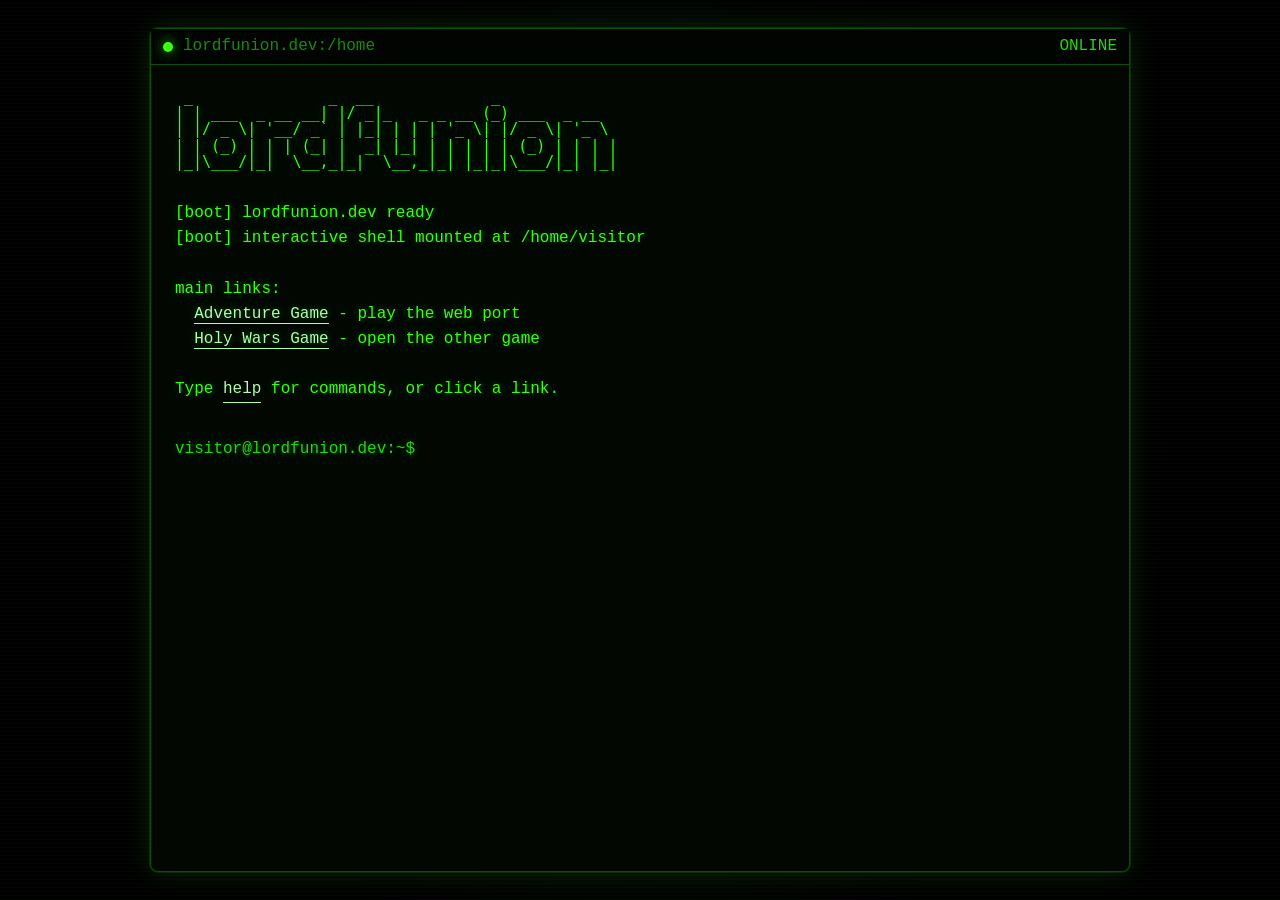
==== index.html @ 8381a2e1 "Update link text for Adventure Game to Realmbound" ====
<!doctype html>
<html lang="en">
<head>
  <meta charset="utf-8">
  <meta name="viewport" content="width=device-width, initial-scale=1">
  <title>lordfunion.dev</title>
  <link rel="icon" href="data:image/svg+xml,%3Csvg xmlns='http://www.w3.org/2000/svg' viewBox='0 0 64 64'%3E%3Crect width='64' height='64' fill='%23000000'/%3E%3Ctext x='8' y='40' font-size='24' font-family='monospace' fill='%2339ff14'%3E%3E_%3C/text%3E%3C/svg%3E">
  <link rel="stylesheet" href="styles.css">
</head>
<body>
  <main class="terminal-shell" aria-label="lordfunion.dev terminal">
    <section class="terminal-window">
      <div class="terminal-bar" aria-hidden="true">
        <span class="terminal-led"></span>
        <span class="terminal-title">lordfunion.dev:/home</span>
        <span class="terminal-status">ONLINE</span>
      </div>

      <div id="screen" class="terminal-screen" aria-live="polite">
        <pre class="site-logo" aria-label="lordfunion.dev ASCII logo">
 _               _  __             _             
| | ___  _ __ __| |/ _|_   _ _ __ (_) ___  _ __  
| |/ _ \| '__/ _` | |_| | | | '_ \| |/ _ \| '_ \ 
| | (_) | | | (_| |  _| |_| | | | | | (_) | | | |
|_|\___/|_|  \__,_|_|  \__,_|_| |_|_|\___/|_| |_|
        </pre>
        <div id="output" class="terminal-output"></div>
        <form id="prompt-form" class="prompt-line" autocomplete="off">
          <label for="command-input" class="prompt-label">visitor@lordfunion.dev:~$</label>
          <input id="command-input" class="command-input" type="text" spellcheck="false" autocapitalize="none" autofocus>
        </form>
      </div>
    </section>
  </main>

  <noscript>
    <p class="noscript-link">
      JavaScript is required for the terminal.
      <a href="/realmbound/">Realmbound</a>
      <a href="/HolyWarsGame">Holy Wars Game</a>
    </p>
  </noscript>

  <script src="app.js"></script>
</body>
</html>
---- styles.css ----
:root {
  color-scheme: dark;
  --bg: #000;
  --panel: #020702;
  --line: #0b4f0b;
  --text: #39ff14;
  --text-soft: #1edb0d;
  --text-dim: #168d0f;
  --black: #000;
  --selection-text: #000;
  --link: #afffaf;
  --scanline: rgba(57, 255, 20, 0.03);
  --shell-core: #041404;
  --bar-bg: #010401;
  --window-ring: rgba(57, 255, 20, 0.12);
  --window-glow: rgba(57, 255, 20, 0.14);
  --text-glow: 0 0 8px rgba(57, 255, 20, 0.35);
  --led-glow: 0 0 12px rgba(57, 255, 20, 0.75);
}

* {
  box-sizing: border-box;
}

html,
body {
  min-height: 100%;
  margin: 0;
  background: var(--bg);
}

body {
  overflow: hidden;
  color: var(--text);
  font-family: "Courier New", Courier, monospace;
  font-size: 16px;
  line-height: 1.45;
}

body[data-theme="bright"] {
  --panel: #000;
  --line: #39ff14;
  --text: #c8ffc1;
  --text-soft: #72ff68;
  --text-dim: #4fd947;
  --link: #e4ffe0;
  --scanline: rgba(200, 255, 193, 0.035);
  --shell-core: #061f06;
  --window-ring: rgba(200, 255, 193, 0.16);
  --window-glow: rgba(114, 255, 104, 0.18);
  --text-glow: 0 0 10px rgba(200, 255, 193, 0.45);
  --led-glow: 0 0 14px rgba(200, 255, 193, 0.9);
}

body[data-theme="amber"] {
  --bg: #070401;
  --panel: #120b03;
  --line: #7a4c0a;
  --text: #ffbf3f;
  --text-soft: #ffd06a;
  --text-dim: #b77b23;
  --selection-text: #140900;
  --link: #ffe0a3;
  --scanline: rgba(255, 191, 63, 0.035);
  --shell-core: #211000;
  --bar-bg: #0b0601;
  --window-ring: rgba(255, 191, 63, 0.12);
  --window-glow: rgba(255, 170, 42, 0.17);
  --text-glow: 0 0 8px rgba(255, 191, 63, 0.34);
  --led-glow: 0 0 12px rgba(255, 191, 63, 0.78);
}

body[data-theme="cyan"] {
  --bg: #02070a;
  --panel: #031117;
  --line: #087f8c;
  --text: #62f3ff;
  --text-soft: #2fcad6;
  --text-dim: #288895;
  --selection-text: #001014;
  --link: #b8fbff;
  --scanline: rgba(98, 243, 255, 0.032);
  --shell-core: #06212a;
  --bar-bg: #020b0f;
  --window-ring: rgba(98, 243, 255, 0.12);
  --window-glow: rgba(47, 202, 214, 0.17);
  --text-glow: 0 0 8px rgba(98, 243, 255, 0.32);
  --led-glow: 0 0 12px rgba(98, 243, 255, 0.75);
}

body[data-theme="paper"] {
  color-scheme: light;
  --bg: #f1e8c8;
  --panel: #fff8df;
  --line: #80672f;
  --text: #1d2b24;
  --text-soft: #4d694f;
  --text-dim: #776742;
  --selection-text: #fff8df;
  --link: #125e6d;
  --scanline: rgba(29, 43, 36, 0.035);
  --shell-core: #eadfae;
  --bar-bg: #eadfbd;
  --window-ring: rgba(64, 52, 24, 0.2);
  --window-glow: rgba(58, 47, 19, 0.15);
  --text-glow: none;
  --led-glow: 0 0 9px rgba(29, 43, 36, 0.35);
}

body[data-theme="hotline"] {
  --bg: #09020a;
  --panel: #140416;
  --line: #bb2f7d;
  --text: #ff5eaa;
  --text-soft: #ff9acb;
  --text-dim: #56b8c8;
  --selection-text: #150314;
  --link: #90f0ff;
  --scanline: rgba(255, 94, 170, 0.035);
  --shell-core: #210722;
  --bar-bg: #0e0310;
  --window-ring: rgba(255, 94, 170, 0.14);
  --window-glow: rgba(86, 184, 200, 0.18);
  --text-glow: 0 0 8px rgba(255, 94, 170, 0.35);
  --led-glow: 0 0 12px rgba(255, 94, 170, 0.8);
}

body[data-theme="windows"] {
  --bg: #000;
  --panel: #0c0c0c;
  --line: #5a5a5a;
  --text: #cccccc;
  --text-soft: #f2f2f2;
  --text-dim: #8f8f8f;
  --selection-text: #000;
  --link: #9cdcfe;
  --scanline: rgba(255, 255, 255, 0.012);
  --shell-core: #101010;
  --bar-bg: #1f1f1f;
  --window-ring: rgba(255, 255, 255, 0.08);
  --window-glow: rgba(0, 120, 215, 0.2);
  --text-glow: none;
  --led-glow: none;
}

body[data-shell="windows"] {
  font-family: Consolas, "Lucida Console", "Courier New", monospace;
}

body[data-shell="windows"] .terminal-shell {
  background: #000;
}

body[data-shell="windows"] .terminal-window {
  border-radius: 0;
  box-shadow: 0 0 0 1px var(--window-ring);
}

body[data-shell="windows"] .terminal-bar {
  min-height: 30px;
}

body[data-shell="windows"] .terminal-led {
  border-radius: 0;
}

button,
input {
  font: inherit;
}

.terminal-shell {
  min-height: 100vh;
  padding: clamp(10px, 3vw, 28px);
  background:
    repeating-linear-gradient(
      0deg,
      var(--scanline) 0,
      var(--scanline) 1px,
      transparent 1px,
      transparent 4px
    ),
    radial-gradient(circle at center, var(--shell-core) 0, var(--bg) 68%);
}

.terminal-window {
  display: grid;
  grid-template-rows: auto 1fr;
  width: min(980px, 100%);
  height: calc(100vh - clamp(20px, 6vw, 56px));
  margin: 0 auto;
  border: 1px solid var(--line);
  border-radius: 8px;
  background: var(--panel);
  box-shadow:
    0 0 0 1px var(--window-ring),
    0 0 28px var(--window-glow);
}

.terminal-bar {
  display: grid;
  grid-template-columns: auto 1fr auto;
  gap: 10px;
  align-items: center;
  min-height: 36px;
  padding: 0 12px;
  border-bottom: 1px solid var(--line);
  color: var(--text-dim);
  background: var(--bar-bg);
}

.terminal-led {
  width: 10px;
  height: 10px;
  border-radius: 50%;
  background: var(--text);
  box-shadow: var(--led-glow);
}

.terminal-title,
.terminal-status {
  overflow: hidden;
  text-overflow: ellipsis;
  white-space: nowrap;
}

.terminal-status {
  color: var(--text-soft);
}

.terminal-screen {
  position: relative;
  min-height: 0;
  overflow-y: auto;
  padding: clamp(14px, 3vw, 24px);
  text-shadow: var(--text-glow);
}

.terminal-screen::after {
  position: sticky;
  bottom: 0;
  display: block;
  width: 100%;
  height: 22px;
  pointer-events: none;
  content: "";
  background: linear-gradient(transparent, var(--panel));
}

.site-logo {
  width: 100%;
  margin: 0 0 16px;
  overflow-x: auto;
  color: var(--text);
  font-size: clamp(10px, 2vw, 15px);
  line-height: 1.08;
  white-space: pre;
}

.terminal-output {
  min-height: 12rem;
  white-space: pre-wrap;
  overflow-wrap: anywhere;
}

.line {
  min-height: 1.45em;
}

.line + .line {
  margin-top: 2px;
}

.dim {
  color: var(--text-dim);
}

.bright {
  color: var(--link);
}

.command-button,
.terminal-link {
  display: inline;
  border: 0;
  border-bottom: 1px solid currentColor;
  padding: 0;
  background: transparent;
  color: var(--link);
  cursor: pointer;
  text-decoration: none;
}

.command-button:hover,
.command-button:focus-visible,
.terminal-link:hover,
.terminal-link:focus-visible {
  color: var(--selection-text);
  background: var(--text);
  outline: 0;
  text-shadow: none;
}

.prompt-line {
  display: flex;
  gap: 0.55ch;
  align-items: baseline;
  margin-top: 10px;
}

.prompt-label {
  flex: 0 0 auto;
  color: var(--text-soft);
}

.command-input {
  min-width: 4ch;
  flex: 1 1 auto;
  border: 0;
  outline: 0;
  padding: 0;
  background: transparent;
  color: var(--text);
  caret-color: var(--text);
}

.command-input::selection,
.line::selection,
.site-logo::selection {
  background: var(--text);
  color: var(--selection-text);
  text-shadow: none;
}

.noscript-link {
  position: fixed;
  inset: auto 12px 12px;
  margin: 0;
  color: var(--text);
  font-family: "Courier New", Courier, monospace;
}

.noscript-link a {
  color: var(--link);
}

.nano-editor {
  position: fixed;
  inset: clamp(8px, 3vw, 28px);
  z-index: 20;
  display: grid;
  grid-template-rows: auto 1fr auto;
  border: 1px solid var(--line);
  background: var(--panel);
  color: var(--text);
  box-shadow: 0 0 0 1px var(--window-ring), 0 0 28px var(--window-glow);
}

.nano-title,
.nano-bar {
  display: flex;
  justify-content: space-between;
  gap: 12px;
  padding: 6px 10px;
  background: var(--text);
  color: var(--selection-text);
  text-shadow: none;
}

.nano-textarea {
  width: 100%;
  min-height: 0;
  resize: none;
  border: 0;
  outline: 0;
  padding: 12px;
  background: var(--panel);
  color: var(--text);
  caret-color: var(--text);
  font: inherit;
  line-height: 1.45;
}

.nano-bar {
  justify-content: flex-start;
}

.nano-bar button {
  border: 0;
  padding: 0 14px 0 0;
  background: transparent;
  color: var(--selection-text);
  cursor: pointer;
}

@media (max-width: 640px) {
  body {
    font-size: 14px;
  }

  .terminal-shell {
    padding: 0;
  }

  .terminal-window {
    width: 100%;
    height: 100vh;
    border: 0;
    border-radius: 0;
  }

  .terminal-status {
    display: none;
  }

  .prompt-line {
    align-items: flex-start;
  }

  .prompt-label {
    max-width: none;
  }
}
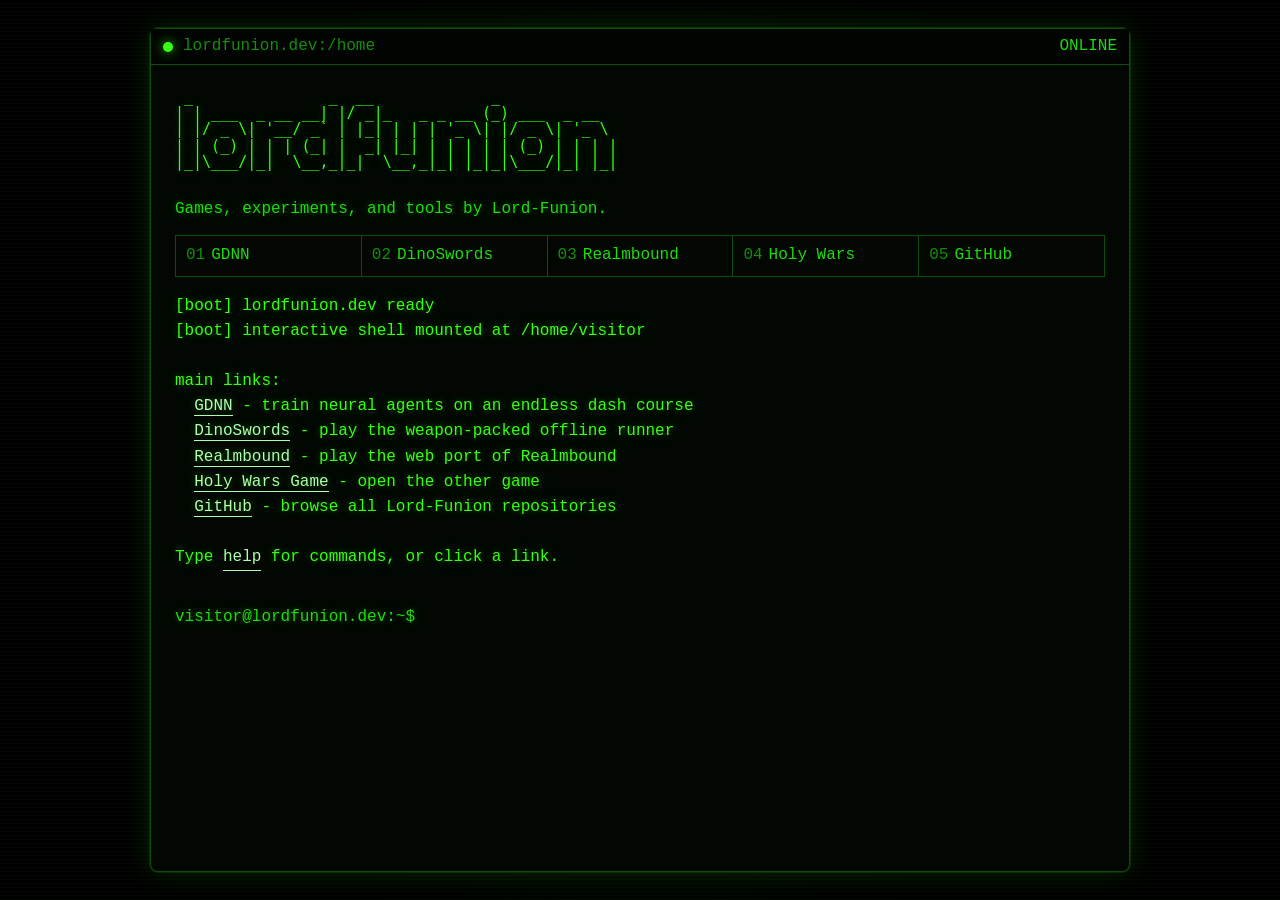
==== commit 4331cc6e: "Add GDNN and project links" ====
--- a/index.html
+++ b/index.html
@@ -24,6 +24,14 @@
 | | (_) | | | (_| |  _| |_| | | | | | (_) | | | |
 |_|\___/|_|  \__,_|_|  \__,_|_| |_|_|\___/|_| |_|
         </pre>
+        <p class="site-intro">Games, experiments, and tools by Lord-Funion.</p>
+        <nav class="quick-launch" aria-label="Featured projects">
+          <a href="/GDNN/"><span>01</span>GDNN</a>
+          <a href="https://dinoswords.lordfunion.dev/"><span>02</span>DinoSwords</a>
+          <a href="/realmbound/"><span>03</span>Realmbound</a>
+          <a href="/HolyWarsGame/"><span>04</span>Holy Wars</a>
+          <a href="https://github.com/Lord-Funion" rel="me"><span>05</span>GitHub</a>
+        </nav>
         <div id="output" class="terminal-output"></div>
         <form id="prompt-form" class="prompt-line" autocomplete="off">
           <label for="command-input" class="prompt-label">visitor@lordfunion.dev:~$</label>
@@ -36,8 +44,11 @@
   <noscript>
     <p class="noscript-link">
       JavaScript is required for the terminal.
+      <a href="/GDNN/">GDNN</a>
+      <a href="https://dinoswords.lordfunion.dev/">DinoSwords</a>
       <a href="/realmbound/">Realmbound</a>
       <a href="/HolyWarsGame">Holy Wars Game</a>
+      <a href="https://github.com/Lord-Funion">GitHub</a>
     </p>
   </noscript>
 
--- a/styles.css
+++ b/styles.css
@@ -257,6 +257,44 @@
   white-space: pre;
 }
 
+.site-intro {
+  margin: -4px 0 14px;
+  color: var(--text-soft);
+}
+
+.quick-launch {
+  display: grid;
+  grid-template-columns: repeat(5, minmax(0, 1fr));
+  gap: 1px;
+  margin: 0 0 18px;
+  border: 1px solid var(--line);
+  background: var(--line);
+  text-shadow: none;
+}
+
+.quick-launch a {
+  min-width: 0;
+  padding: 8px 10px;
+  overflow: hidden;
+  color: var(--text-soft);
+  background: var(--panel);
+  text-decoration: none;
+  text-overflow: ellipsis;
+  white-space: nowrap;
+}
+
+.quick-launch a span {
+  margin-right: 6px;
+  color: var(--text-dim);
+}
+
+.quick-launch a:hover,
+.quick-launch a:focus-visible {
+  color: var(--selection-text);
+  background: var(--text);
+  outline: 0;
+}
+
 .terminal-output {
   min-height: 12rem;
   white-space: pre-wrap;
@@ -420,4 +458,12 @@
   .prompt-label {
     max-width: none;
   }
-}
+
+  .quick-launch {
+    grid-template-columns: repeat(2, minmax(0, 1fr));
+  }
+
+  .quick-launch a:last-child {
+    grid-column: 1 / -1;
+  }
+}
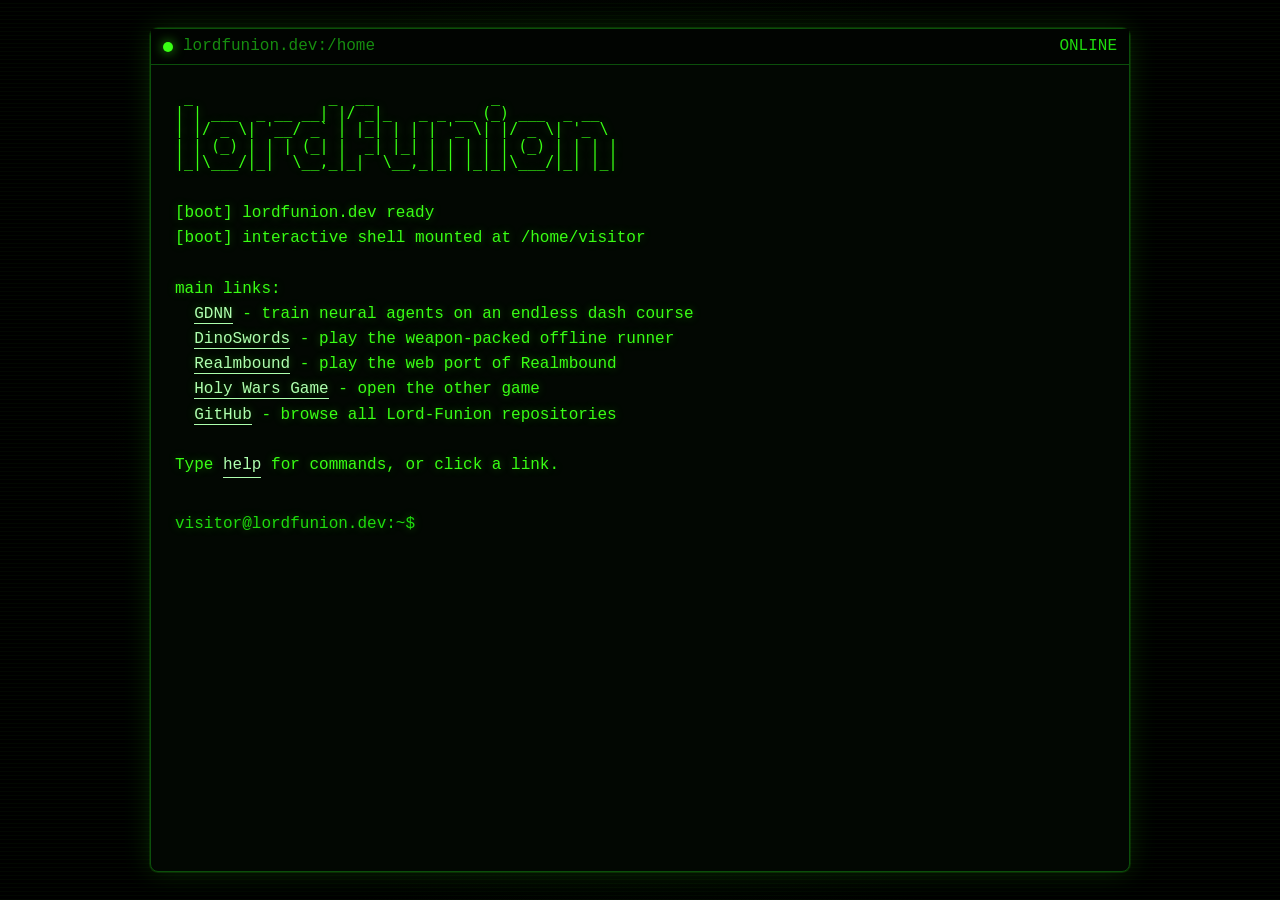
==== commit 69102794: "Restore terminal project links" ====
--- a/index.html
+++ b/index.html
@@ -5,7 +5,7 @@
   <meta name="viewport" content="width=device-width, initial-scale=1">
   <title>lordfunion.dev</title>
   <link rel="icon" href="data:image/svg+xml,%3Csvg xmlns='http://www.w3.org/2000/svg' viewBox='0 0 64 64'%3E%3Crect width='64' height='64' fill='%23000000'/%3E%3Ctext x='8' y='40' font-size='24' font-family='monospace' fill='%2339ff14'%3E%3E_%3C/text%3E%3C/svg%3E">
-  <link rel="stylesheet" href="styles.css">
+  <link rel="stylesheet" href="styles.css?v=20260712">
 </head>
 <body>
   <main class="terminal-shell" aria-label="lordfunion.dev terminal">
@@ -24,14 +24,6 @@
 | | (_) | | | (_| |  _| |_| | | | | | (_) | | | |
 |_|\___/|_|  \__,_|_|  \__,_|_| |_|_|\___/|_| |_|
         </pre>
-        <p class="site-intro">Games, experiments, and tools by Lord-Funion.</p>
-        <nav class="quick-launch" aria-label="Featured projects">
-          <a href="/GDNN/"><span>01</span>GDNN</a>
-          <a href="https://dinoswords.lordfunion.dev/"><span>02</span>DinoSwords</a>
-          <a href="/realmbound/"><span>03</span>Realmbound</a>
-          <a href="/HolyWarsGame/"><span>04</span>Holy Wars</a>
-          <a href="https://github.com/Lord-Funion" rel="me"><span>05</span>GitHub</a>
-        </nav>
         <div id="output" class="terminal-output"></div>
         <form id="prompt-form" class="prompt-line" autocomplete="off">
           <label for="command-input" class="prompt-label">visitor@lordfunion.dev:~$</label>
@@ -52,6 +44,6 @@
     </p>
   </noscript>
 
-  <script src="app.js"></script>
+  <script src="app.js?v=20260712"></script>
 </body>
 </html>
--- a/styles.css
+++ b/styles.css
@@ -257,44 +257,6 @@
   white-space: pre;
 }
 
-.site-intro {
-  margin: -4px 0 14px;
-  color: var(--text-soft);
-}
-
-.quick-launch {
-  display: grid;
-  grid-template-columns: repeat(5, minmax(0, 1fr));
-  gap: 1px;
-  margin: 0 0 18px;
-  border: 1px solid var(--line);
-  background: var(--line);
-  text-shadow: none;
-}
-
-.quick-launch a {
-  min-width: 0;
-  padding: 8px 10px;
-  overflow: hidden;
-  color: var(--text-soft);
-  background: var(--panel);
-  text-decoration: none;
-  text-overflow: ellipsis;
-  white-space: nowrap;
-}
-
-.quick-launch a span {
-  margin-right: 6px;
-  color: var(--text-dim);
-}
-
-.quick-launch a:hover,
-.quick-launch a:focus-visible {
-  color: var(--selection-text);
-  background: var(--text);
-  outline: 0;
-}
-
 .terminal-output {
   min-height: 12rem;
   white-space: pre-wrap;
@@ -459,11 +421,4 @@
     max-width: none;
   }
 
-  .quick-launch {
-    grid-template-columns: repeat(2, minmax(0, 1fr));
-  }
-
-  .quick-launch a:last-child {
-    grid-column: 1 / -1;
-  }
-}
+}
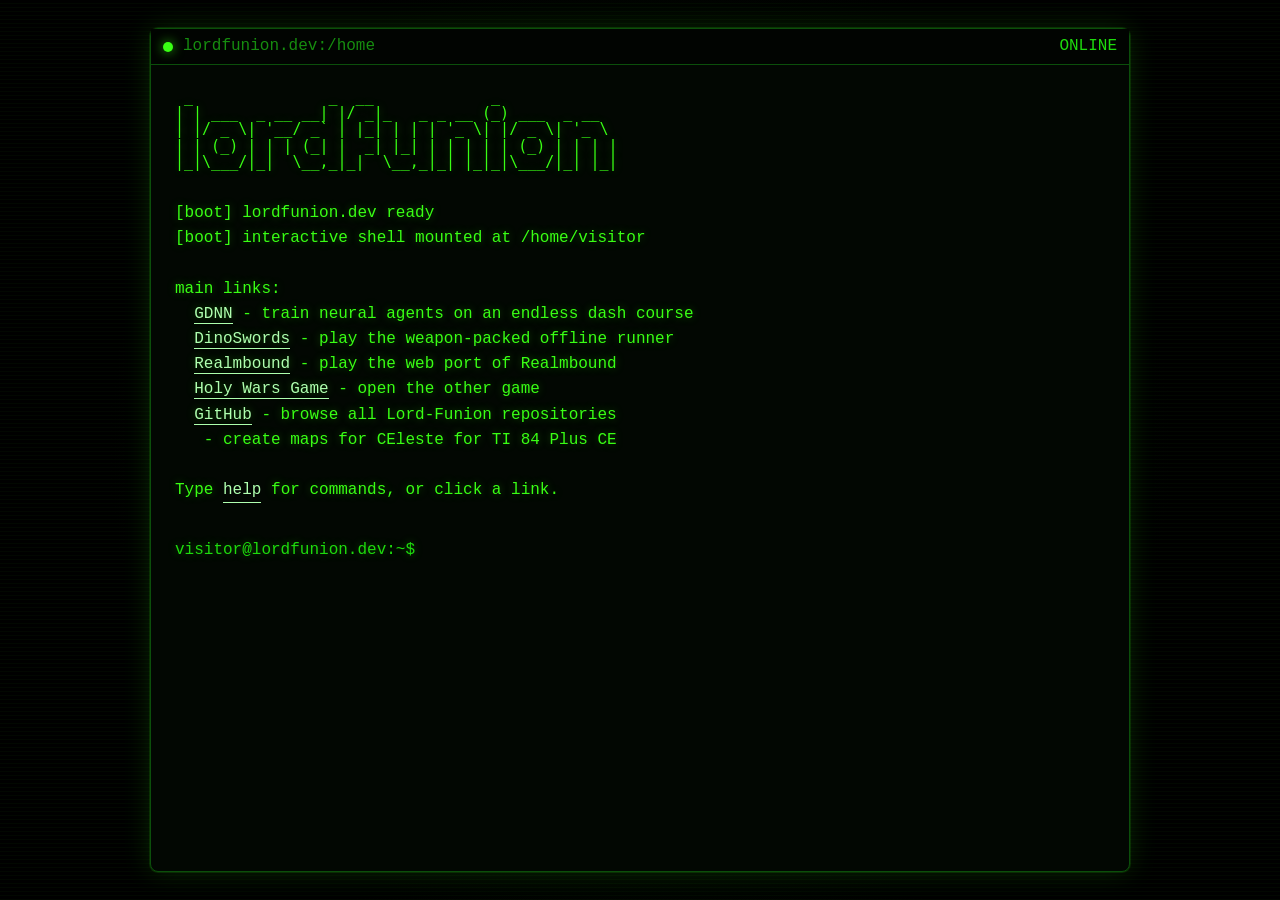
==== commit 17d935a9: "Link CEleste hub from fallback navigation" ====
--- a/index.html
+++ b/index.html
@@ -41,6 +41,8 @@
       <a href="/realmbound/">Realmbound</a>
       <a href="/HolyWarsGame">Holy Wars Game</a>
       <a href="https://github.com/Lord-Funion">GitHub</a>
+      <a href="/celeste/">CEleste</a>
+      <a href="/CEleste-Studio/">CEleste Studio</a>
     </p>
   </noscript>
 
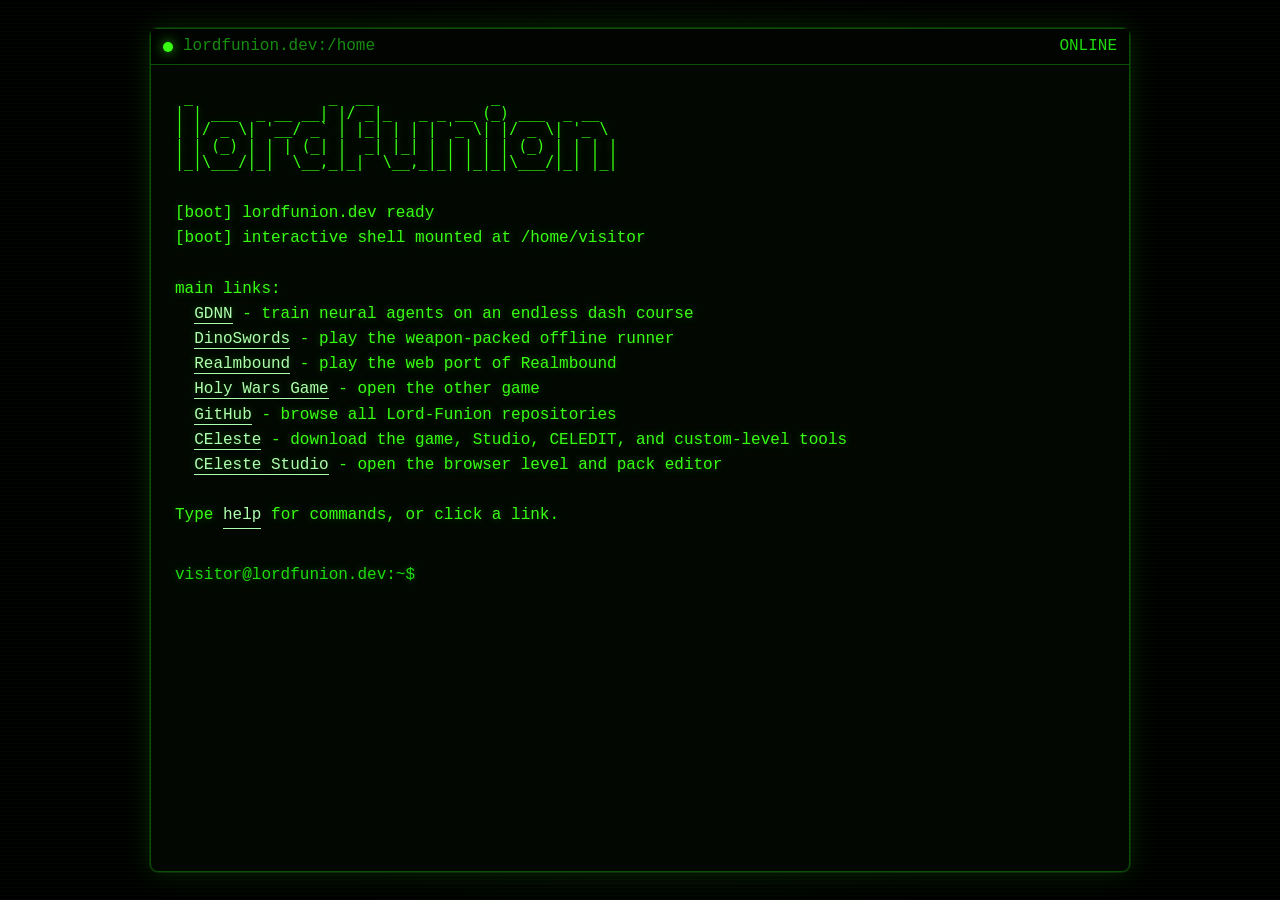
==== commit f75adda2: "Add CEleste downloads and tools hub" ====
--- a/index.html
+++ b/index.html
@@ -5,7 +5,7 @@
   <meta name="viewport" content="width=device-width, initial-scale=1">
   <title>lordfunion.dev</title>
   <link rel="icon" href="data:image/svg+xml,%3Csvg xmlns='http://www.w3.org/2000/svg' viewBox='0 0 64 64'%3E%3Crect width='64' height='64' fill='%23000000'/%3E%3Ctext x='8' y='40' font-size='24' font-family='monospace' fill='%2339ff14'%3E%3E_%3C/text%3E%3C/svg%3E">
-  <link rel="stylesheet" href="styles.css?v=20260712">
+  <link rel="stylesheet" href="styles.css?v=20260814-celeste-hub">
 </head>
 <body>
   <main class="terminal-shell" aria-label="lordfunion.dev terminal">
@@ -46,6 +46,6 @@
     </p>
   </noscript>
 
-  <script src="app.js?v=20260712"></script>
+  <script src="app.js?v=20260814-celeste-hub"></script>
 </body>
 </html>
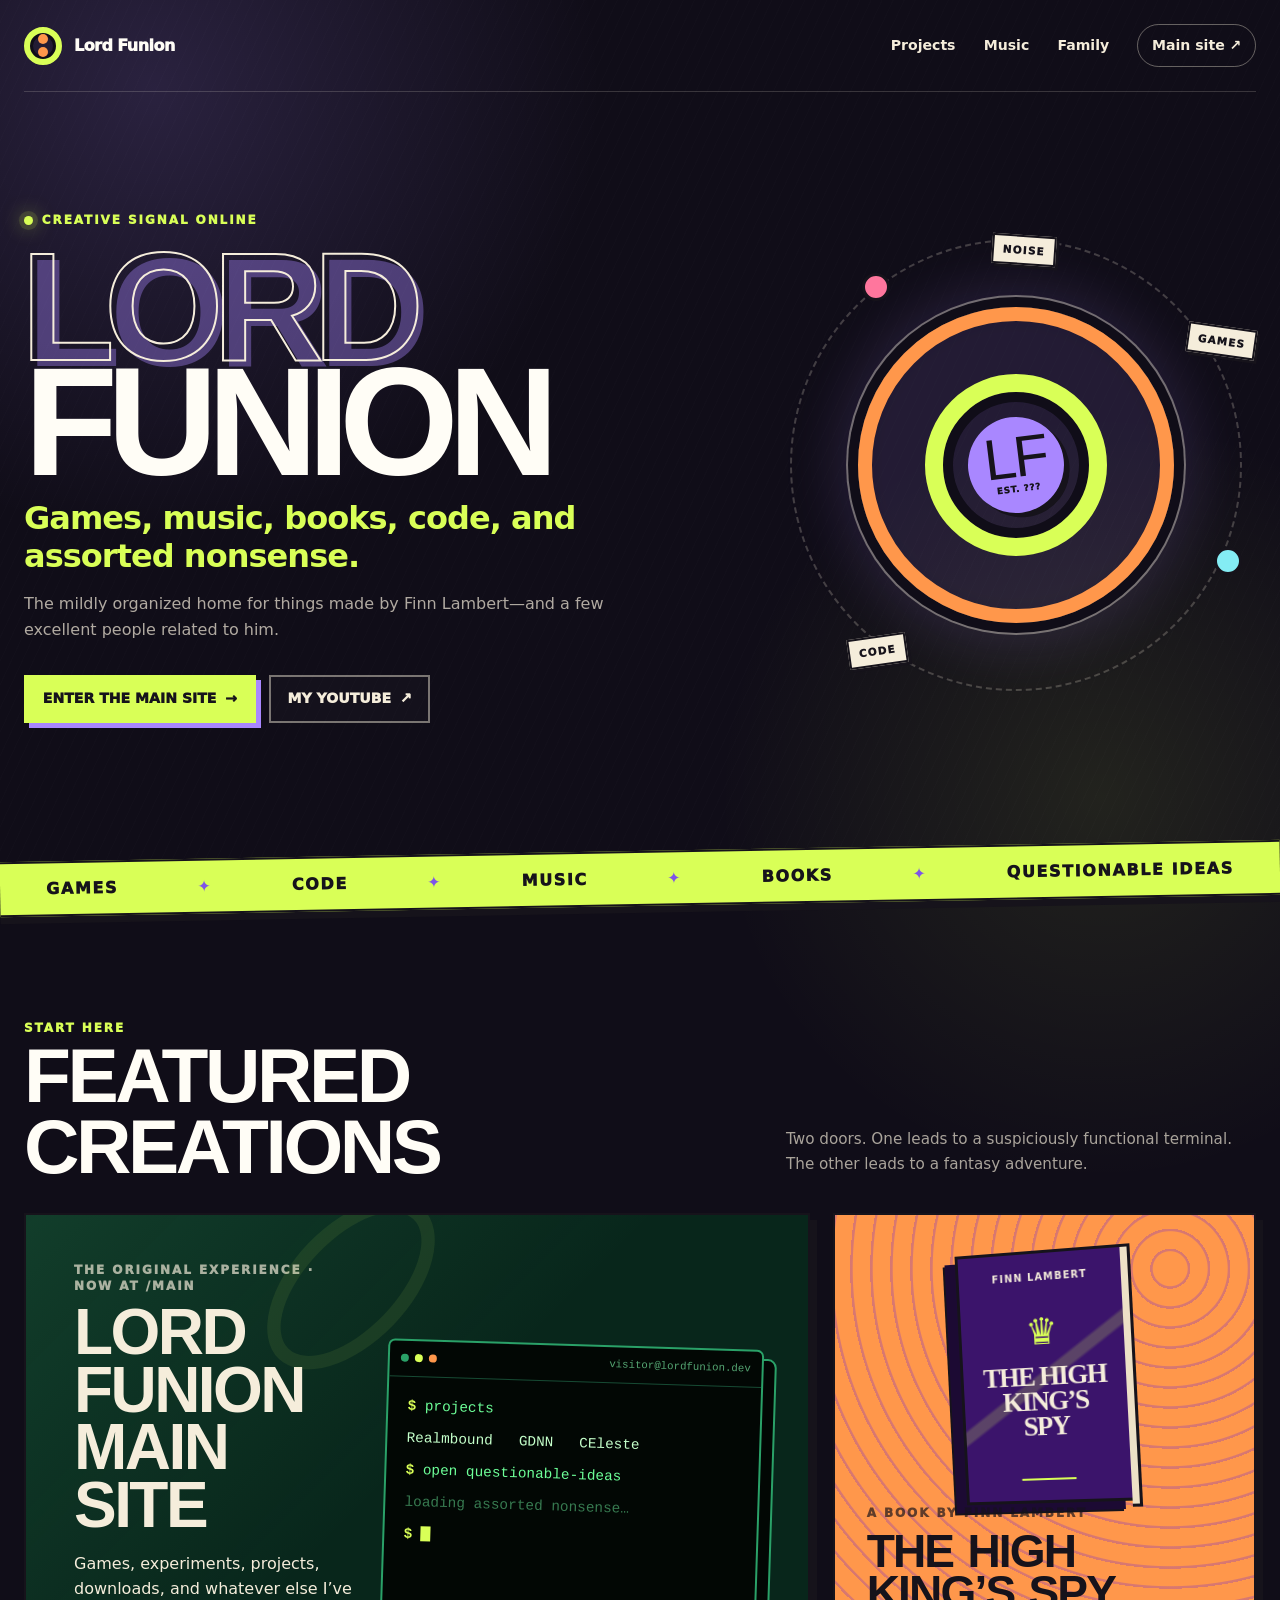
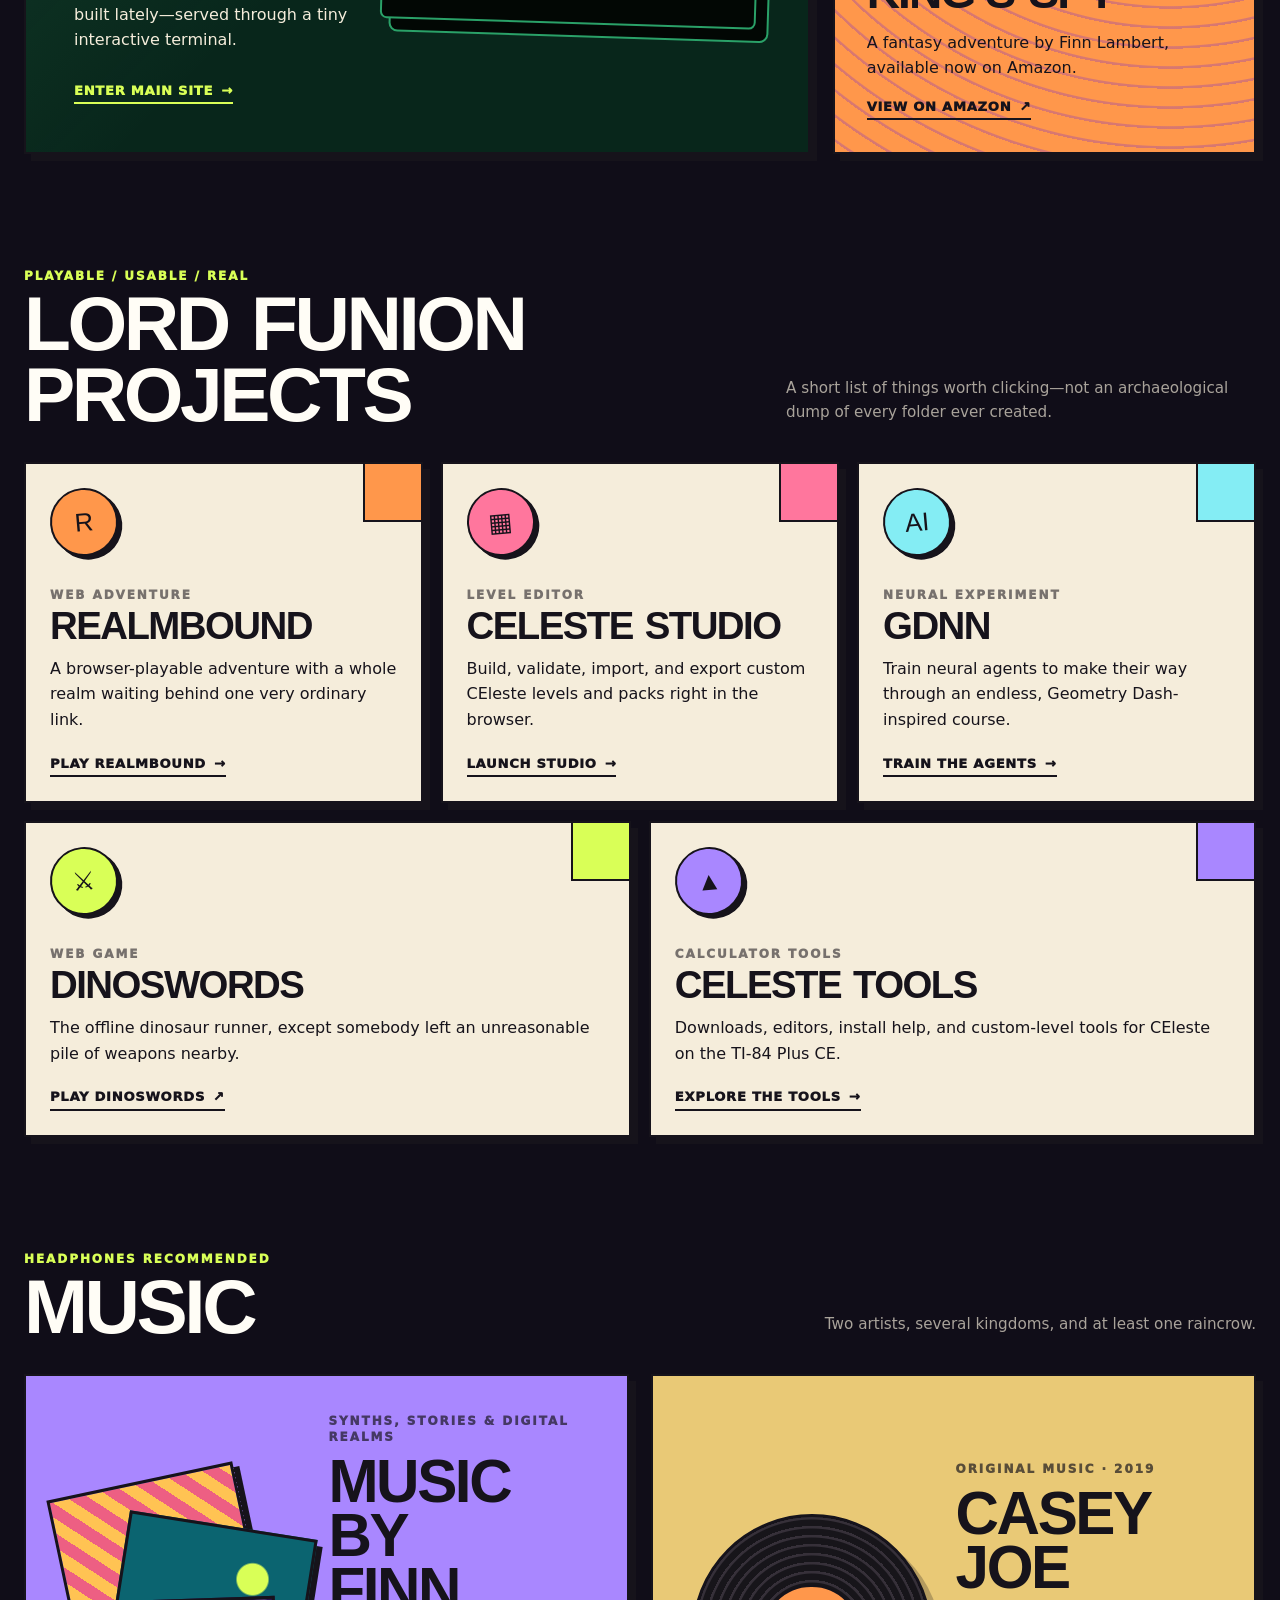
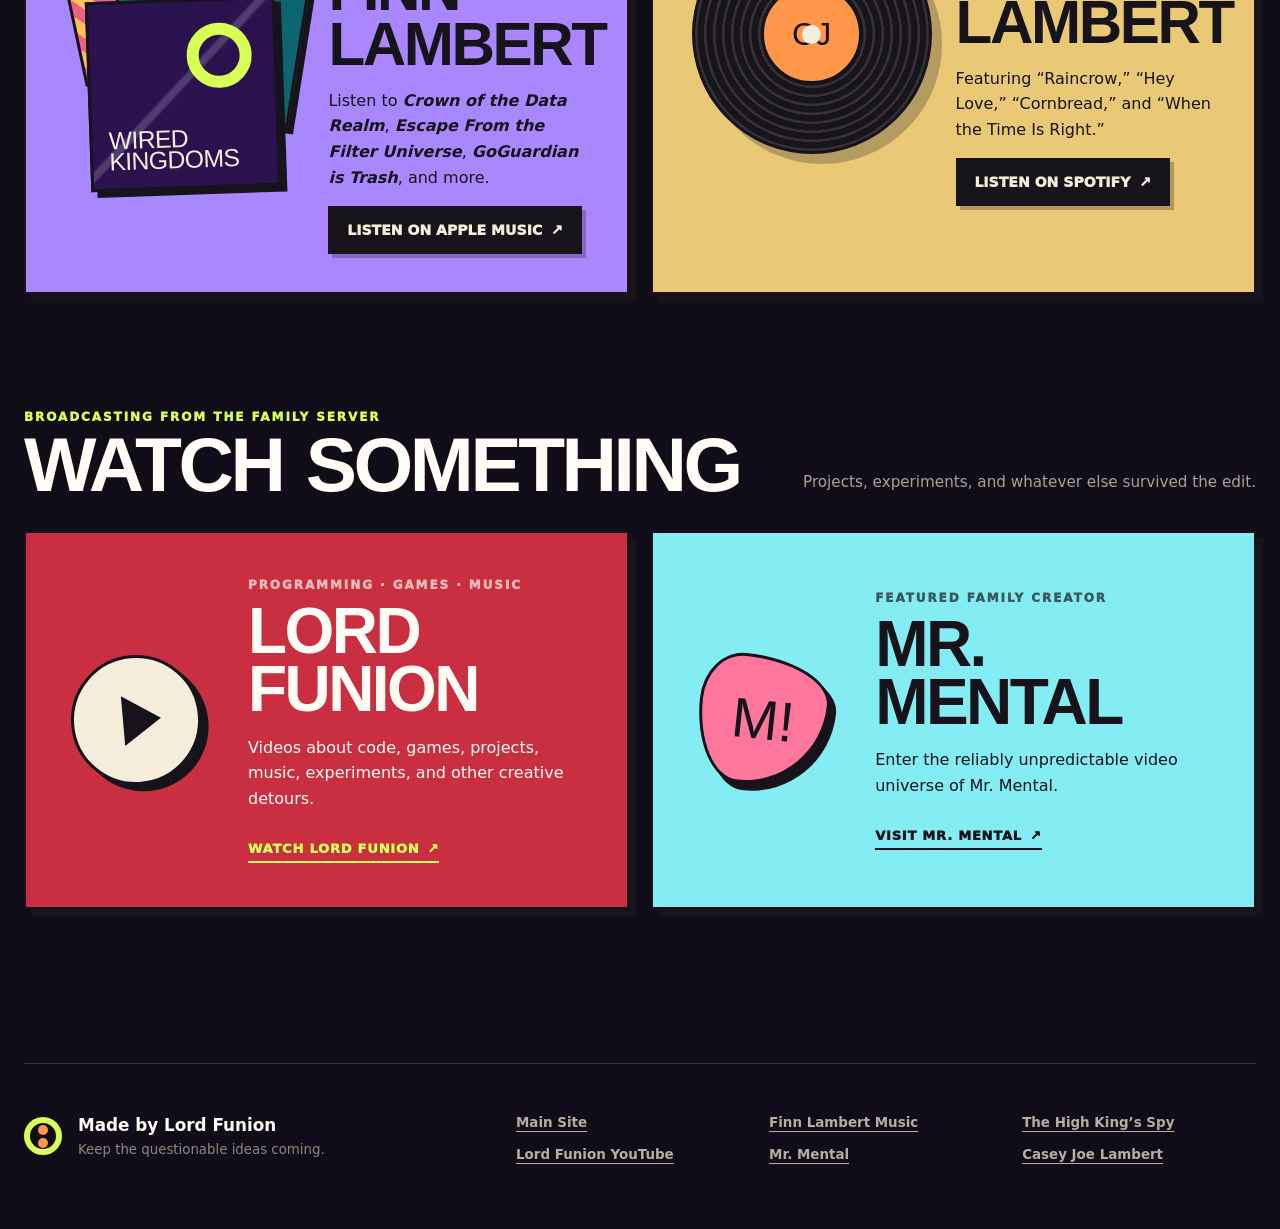
==== commit 1af76a58: "Add Lord Funion creative hub" ====
--- a/index.html
+++ b/index.html
@@ -1,51 +1,216 @@
-<!doctype html>
+<!DOCTYPE html>
 <html lang="en">
 <head>
   <meta charset="utf-8">
   <meta name="viewport" content="width=device-width, initial-scale=1">
-  <title>lordfunion.dev</title>
-  <link rel="icon" href="data:image/svg+xml,%3Csvg xmlns='http://www.w3.org/2000/svg' viewBox='0 0 64 64'%3E%3Crect width='64' height='64' fill='%23000000'/%3E%3Ctext x='8' y='40' font-size='24' font-family='monospace' fill='%2339ff14'%3E%3E_%3C/text%3E%3C/svg%3E">
-  <link rel="stylesheet" href="styles.css?v=20260814-celeste-hub">
+  <meta name="description" content="Lord Funion is the creative home of Finn Lambert: games, code, music, books, videos, and assorted family-made nonsense.">
+  <meta name="theme-color" content="#100d18">
+  <title>Lord Funion — Games, Music, Books &amp; Projects</title>
+  <link rel="canonical" href="https://lordfunion.dev/">
+  <meta property="og:type" content="website">
+  <meta property="og:site_name" content="Lord Funion">
+  <meta property="og:title" content="Lord Funion — Games, Music, Books &amp; Projects">
+  <meta property="og:description" content="Games, music, books, code, and assorted nonsense by Finn Lambert and family.">
+  <meta property="og:url" content="https://lordfunion.dev/">
+  <meta name="twitter:card" content="summary">
+  <meta name="twitter:title" content="Lord Funion — Games, Music, Books &amp; Projects">
+  <meta name="twitter:description" content="Games, music, books, code, and assorted nonsense by Finn Lambert and family.">
+  <link rel="icon" href="data:image/svg+xml,%3Csvg xmlns='http://www.w3.org/2000/svg' viewBox='0 0 64 64'%3E%3Crect rx='14' width='64' height='64' fill='%23100d18'/%3E%3Ccircle cx='32' cy='32' r='21' fill='none' stroke='%23d9ff57' stroke-width='7'/%3E%3Ccircle cx='32' cy='32' r='8' fill='%23ff974b'/%3E%3C/svg%3E">
+  <link rel="stylesheet" href="/hub.css?v=20260815">
 </head>
 <body>
-  <main class="terminal-shell" aria-label="lordfunion.dev terminal">
-    <section class="terminal-window">
-      <div class="terminal-bar" aria-hidden="true">
-        <span class="terminal-led"></span>
-        <span class="terminal-title">lordfunion.dev:/home</span>
-        <span class="terminal-status">ONLINE</span>
+  <a class="skip-link" href="#content">Skip to creations</a>
+
+  <div class="page-shell">
+    <header class="site-header" aria-label="Lord Funion hub header">
+      <a class="brand" href="/" aria-label="Lord Funion home">
+        <span class="brand-mark" aria-hidden="true"><i></i></span>
+        <span>Lord Funion</span>
+      </a>
+      <nav class="site-nav" aria-label="Hub navigation">
+        <a href="#projects">Projects</a>
+        <a href="#music">Music</a>
+        <a href="#family">Family</a>
+        <a class="nav-main" href="/main">Main site <span aria-hidden="true">↗</span></a>
+      </nav>
+    </header>
+
+    <main id="content">
+      <section class="hero" aria-labelledby="hero-title">
+        <div class="hero-copy">
+          <p class="signal"><span aria-hidden="true"></span> Creative signal online</p>
+          <h1 id="hero-title"><span>Lord</span> Funion</h1>
+          <p class="hero-lede">Games, music, books, code, and assorted nonsense.</p>
+          <p class="hero-note">The mildly organized home for things made by Finn Lambert—and a few excellent people related to him.</p>
+          <div class="hero-actions">
+            <a class="button button-primary" href="/main">Enter the main site <span aria-hidden="true">→</span></a>
+            <a class="button button-ghost" href="https://www.youtube.com/@Lord_Funion" target="_blank" rel="noopener noreferrer">My YouTube <span aria-hidden="true">↗</span></a>
+          </div>
+        </div>
+
+        <div class="hero-art" aria-hidden="true">
+          <div class="orbit orbit-one"></div>
+          <div class="orbit orbit-two"></div>
+          <div class="orbit orbit-three"></div>
+          <div class="hero-core">
+            <span>LF</span>
+            <small>EST. ???</small>
+          </div>
+          <span class="orbit-dot dot-one"></span>
+          <span class="orbit-dot dot-two"></span>
+          <span class="orbit-label label-games">GAMES</span>
+          <span class="orbit-label label-code">CODE</span>
+          <span class="orbit-label label-noise">NOISE</span>
+        </div>
+      </section>
+
+      <div class="ticker" role="note" aria-label="Games, code, music, books, questionable ideas">
+        <div><span>Games</span><b>✦</b><span>Code</span><b>✦</b><span>Music</span><b>✦</b><span>Books</span><b>✦</b><span>Questionable ideas</span></div>
       </div>
 
-      <div id="screen" class="terminal-screen" aria-live="polite">
-        <pre class="site-logo" aria-label="lordfunion.dev ASCII logo">
- _               _  __             _             
-| | ___  _ __ __| |/ _|_   _ _ __ (_) ___  _ __  
-| |/ _ \| '__/ _` | |_| | | | '_ \| |/ _ \| '_ \ 
-| | (_) | | | (_| |  _| |_| | | | | | (_) | | | |
-|_|\___/|_|  \__,_|_|  \__,_|_| |_|_|\___/|_| |_|
-        </pre>
-        <div id="output" class="terminal-output"></div>
-        <form id="prompt-form" class="prompt-line" autocomplete="off">
-          <label for="command-input" class="prompt-label">visitor@lordfunion.dev:~$</label>
-          <input id="command-input" class="command-input" type="text" spellcheck="false" autocapitalize="none" autofocus>
-        </form>
-      </div>
-    </section>
-  </main>
-
-  <noscript>
-    <p class="noscript-link">
-      JavaScript is required for the terminal.
-      <a href="/GDNN/">GDNN</a>
-      <a href="https://dinoswords.lordfunion.dev/">DinoSwords</a>
-      <a href="/realmbound/">Realmbound</a>
-      <a href="/HolyWarsGame">Holy Wars Game</a>
-      <a href="https://github.com/Lord-Funion">GitHub</a>
-      <a href="/celeste/">CEleste</a>
-      <a href="/CEleste-Studio/">CEleste Studio</a>
-    </p>
-  </noscript>
-
-  <script src="app.js?v=20260814-celeste-hub"></script>
+      <section class="section featured" aria-labelledby="featured-title">
+        <div class="section-heading">
+          <div><p class="eyebrow">Start here</p><h2 id="featured-title">Featured creations</h2></div>
+          <p>Two doors. One leads to a suspiciously functional terminal. The other leads to a fantasy adventure.</p>
+        </div>
+
+        <div class="featured-grid">
+          <article class="feature-card main-site-card">
+            <div class="card-copy">
+              <p class="card-kicker">The original experience · now at /main</p>
+              <h3>Lord Funion<br>Main Site</h3>
+              <p>Games, experiments, projects, downloads, and whatever else I’ve built lately—served through a tiny interactive terminal.</p>
+              <a class="text-link light-link" href="/main">Enter main site <span aria-hidden="true">→</span></a>
+            </div>
+            <div class="terminal-preview" aria-hidden="true">
+              <div class="terminal-top"><i></i><i></i><i></i><span>visitor@lordfunion.dev</span></div>
+              <div class="terminal-lines">
+                <p><b>$</b> projects</p>
+                <p class="terminal-bright">Realmbound&nbsp;&nbsp; GDNN&nbsp;&nbsp; CEleste</p>
+                <p><b>$</b> open questionable-ideas</p>
+                <p class="terminal-dim">loading assorted nonsense…</p>
+                <p><b>$</b> <span class="cursor"></span></p>
+              </div>
+            </div>
+          </article>
+
+          <article class="feature-card book-card">
+            <div class="book-wrap" aria-hidden="true">
+              <div class="book-cover"><span class="book-crown">♛</span><small>Finn Lambert</small><strong>The High<br>King’s Spy</strong><i></i></div>
+            </div>
+            <div class="book-copy">
+              <p class="card-kicker">A book by Finn Lambert</p>
+              <h3>The High King’s Spy</h3>
+              <p>A fantasy adventure by Finn Lambert, available now on Amazon.</p>
+              <a class="text-link" href="https://www.amazon.com/High-Kings-Spy-Finn-Lambert/dp/B0HF721H87" target="_blank" rel="noopener noreferrer">View on Amazon <span aria-hidden="true">↗</span></a>
+            </div>
+          </article>
+        </div>
+      </section>
+
+      <section class="section projects" id="projects" aria-labelledby="projects-title">
+        <div class="section-heading">
+          <div><p class="eyebrow">Playable / usable / real</p><h2 id="projects-title">Lord Funion projects</h2></div>
+          <p>A short list of things worth clicking—not an archaeological dump of every folder ever created.</p>
+        </div>
+
+        <div class="project-grid">
+          <article class="project-card project-realm">
+            <div class="project-icon" aria-hidden="true"><span>R</span></div>
+            <p class="project-type">Web adventure</p><h3>Realmbound</h3>
+            <p>A browser-playable adventure with a whole realm waiting behind one very ordinary link.</p>
+            <a href="/realmbound/">Play Realmbound <span aria-hidden="true">→</span></a>
+          </article>
+          <article class="project-card project-studio">
+            <div class="project-icon" aria-hidden="true"><span>▦</span></div>
+            <p class="project-type">Level editor</p><h3>CEleste Studio</h3>
+            <p>Build, validate, import, and export custom CEleste levels and packs right in the browser.</p>
+            <a href="/CEleste-Studio/">Launch Studio <span aria-hidden="true">→</span></a>
+          </article>
+          <article class="project-card project-gdnn">
+            <div class="project-icon" aria-hidden="true"><span>AI</span></div>
+            <p class="project-type">Neural experiment</p><h3>GDNN</h3>
+            <p>Train neural agents to make their way through an endless, Geometry Dash-inspired course.</p>
+            <a href="/GDNN/">Train the agents <span aria-hidden="true">→</span></a>
+          </article>
+          <article class="project-card project-dino">
+            <div class="project-icon" aria-hidden="true"><span>⚔</span></div>
+            <p class="project-type">Web game</p><h3>DinoSwords</h3>
+            <p>The offline dinosaur runner, except somebody left an unreasonable pile of weapons nearby.</p>
+            <a href="https://dinoswords.lordfunion.dev/" target="_blank" rel="noopener noreferrer">Play DinoSwords <span aria-hidden="true">↗</span></a>
+          </article>
+          <article class="project-card project-celeste">
+            <div class="project-icon" aria-hidden="true"><span>▲</span></div>
+            <p class="project-type">Calculator tools</p><h3>CEleste Tools</h3>
+            <p>Downloads, editors, install help, and custom-level tools for CEleste on the TI-84 Plus CE.</p>
+            <a href="/celeste/">Explore the tools <span aria-hidden="true">→</span></a>
+          </article>
+        </div>
+      </section>
+
+      <section class="section music" id="music" aria-labelledby="music-title">
+        <div class="section-heading">
+          <div><p class="eyebrow">Headphones recommended</p><h2 id="music-title">Music</h2></div>
+          <p>Two artists, several kingdoms, and at least one raincrow.</p>
+        </div>
+
+        <div class="music-grid">
+          <article class="music-card finn-card">
+            <div class="album-stack" aria-hidden="true">
+              <div class="album album-back"><span>ESCAPE</span></div>
+              <div class="album album-middle"><span>DATA<br>REALM</span></div>
+              <div class="album album-front"><span>WIRED<br>KINGDOMS</span><i></i></div>
+            </div>
+            <div class="music-copy">
+              <p class="card-kicker">Synths, stories &amp; digital realms</p>
+              <h3>Music by<br>Finn Lambert</h3>
+              <p>Listen to <cite>Crown of the Data Realm</cite>, <cite>Escape From the Filter Universe</cite>, <cite>GoGuardian is Trash</cite>, and more.</p>
+              <a class="button button-dark" href="https://music.apple.com/us/artist/finn-lambert/1816369039" target="_blank" rel="noopener noreferrer">Listen on Apple Music <span aria-hidden="true">↗</span></a>
+            </div>
+          </article>
+
+          <article class="music-card casey-card">
+            <div class="record" aria-hidden="true"><span></span></div>
+            <div class="music-copy">
+              <p class="card-kicker">Original music · 2019</p>
+              <h3>Casey Joe<br>Lambert</h3>
+              <p>Featuring “Raincrow,” “Hey Love,” “Cornbread,” and “When the Time Is Right.”</p>
+              <a class="button button-dark" href="https://open.spotify.com/album/73EzkH335KTXuMoUBap91t" target="_blank" rel="noopener noreferrer">Listen on Spotify <span aria-hidden="true">↗</span></a>
+            </div>
+          </article>
+        </div>
+      </section>
+
+      <section class="section video" id="family" aria-labelledby="video-title">
+        <div class="section-heading">
+          <div><p class="eyebrow">Broadcasting from the family server</p><h2 id="video-title">Watch something</h2></div>
+          <p>Projects, experiments, and whatever else survived the edit.</p>
+        </div>
+
+        <div class="video-grid">
+          <article class="video-card lord-video">
+            <div class="play-mark" aria-hidden="true"><span></span></div>
+            <div><p class="card-kicker">Programming · games · music</p><h3>Lord Funion</h3><p>Videos about code, games, projects, music, experiments, and other creative detours.</p><a class="text-link light-link" href="https://www.youtube.com/@Lord_Funion" target="_blank" rel="noopener noreferrer">Watch Lord Funion <span aria-hidden="true">↗</span></a></div>
+          </article>
+          <article class="video-card mental-video">
+            <div class="mental-mark" aria-hidden="true"><span>M!</span></div>
+            <div><p class="card-kicker">Featured family creator</p><h3>Mr. Mental</h3><p>Enter the reliably unpredictable video universe of Mr. Mental.</p><a class="text-link" href="https://www.youtube.com/@Mr.Mentalforreal" target="_blank" rel="noopener noreferrer">Visit Mr. Mental <span aria-hidden="true">↗</span></a></div>
+          </article>
+        </div>
+      </section>
+    </main>
+
+    <footer class="site-footer">
+      <div class="footer-brand"><span class="brand-mark" aria-hidden="true"><i></i></span><div><strong>Made by Lord Funion</strong><small>Keep the questionable ideas coming.</small></div></div>
+      <nav aria-label="Footer navigation">
+        <a href="/main">Main Site</a>
+        <a href="https://music.apple.com/us/artist/finn-lambert/1816369039" target="_blank" rel="noopener noreferrer">Finn Lambert Music</a>
+        <a href="https://www.amazon.com/High-Kings-Spy-Finn-Lambert/dp/B0HF721H87" target="_blank" rel="noopener noreferrer">The High King’s Spy</a>
+        <a href="https://www.youtube.com/@Lord_Funion" target="_blank" rel="noopener noreferrer">Lord Funion YouTube</a>
+        <a href="https://www.youtube.com/@Mr.Mentalforreal" target="_blank" rel="noopener noreferrer">Mr. Mental</a>
+        <a href="https://open.spotify.com/album/73EzkH335KTXuMoUBap91t" target="_blank" rel="noopener noreferrer">Casey Joe Lambert</a>
+      </nav>
+    </footer>
+  </div>
 </body>
 </html>
--- a/hub.css
+++ b/hub.css
@@ -0,0 +1,1238 @@
+:root {
+  color-scheme: dark;
+  --ink: #16131b;
+  --night: #100d18;
+  --night-soft: #191522;
+  --paper: #f5eddb;
+  --paper-deep: #ded2b8;
+  --acid: #d9ff57;
+  --orange: #ff974b;
+  --violet: #a987ff;
+  --cyan: #84edf4;
+  --pink: #ff769d;
+  --green: #59e39a;
+  --white: #fffdf6;
+  --line: 2px solid var(--ink);
+  --shadow: 7px 7px 0 var(--ink);
+  --display: Impact, Haettenschweiler, "Arial Narrow Bold", sans-serif;
+  --sans: Inter, ui-sans-serif, system-ui, -apple-system, BlinkMacSystemFont, "Segoe UI", sans-serif;
+}
+
+* {
+  box-sizing: border-box;
+}
+
+html {
+  overflow-x: clip;
+  scroll-behavior: smooth;
+  scroll-padding-top: 6rem;
+}
+
+body {
+  min-width: 320px;
+  min-height: 100vh;
+  margin: 0;
+  overflow-x: hidden;
+  color: var(--paper);
+  background:
+    radial-gradient(circle at 12% 2%, rgba(169, 135, 255, 0.17), transparent 28rem),
+    radial-gradient(circle at 86% 18%, rgba(217, 255, 87, 0.09), transparent 24rem),
+    var(--night);
+  font-family: var(--sans);
+  font-size: 16px;
+  line-height: 1.6;
+}
+
+body::before {
+  position: fixed;
+  inset: 0;
+  z-index: -1;
+  opacity: 0.12;
+  background-image: repeating-linear-gradient(115deg, transparent 0 9px, rgba(255, 255, 255, 0.1) 9px 10px);
+  pointer-events: none;
+  content: "";
+}
+
+a {
+  color: inherit;
+}
+
+a:focus-visible {
+  outline: 3px solid var(--acid);
+  outline-offset: 4px;
+}
+
+.skip-link {
+  position: fixed;
+  top: 12px;
+  left: 12px;
+  z-index: 100;
+  padding: 0.65rem 1rem;
+  transform: translateY(-150%);
+  border: 2px solid var(--ink);
+  background: var(--acid);
+  color: var(--ink);
+  font-weight: 900;
+}
+
+.skip-link:focus {
+  transform: translateY(0);
+}
+
+.page-shell {
+  width: min(1240px, calc(100% - 48px));
+  margin: 0 auto;
+}
+
+.site-header {
+  display: flex;
+  min-height: 92px;
+  align-items: center;
+  justify-content: space-between;
+  gap: 2rem;
+  border-bottom: 1px solid rgba(245, 237, 219, 0.18);
+}
+
+.brand {
+  display: inline-flex;
+  align-items: center;
+  gap: 0.75rem;
+  color: var(--white);
+  font-weight: 950;
+  letter-spacing: -0.035em;
+  text-decoration: none;
+}
+
+.brand-mark {
+  position: relative;
+  display: inline-grid;
+  width: 38px;
+  height: 38px;
+  flex: 0 0 auto;
+  place-items: center;
+  border: 6px solid var(--acid);
+  border-radius: 50%;
+  box-shadow: inset 0 0 0 3px var(--night);
+}
+
+.brand-mark::after,
+.brand-mark i {
+  display: block;
+  width: 10px;
+  height: 10px;
+  border-radius: 50%;
+  background: var(--orange);
+  content: "";
+}
+
+.site-nav {
+  display: flex;
+  align-items: center;
+  gap: clamp(0.8rem, 2.2vw, 2rem);
+  font-size: 0.88rem;
+  font-weight: 800;
+}
+
+.site-nav a {
+  text-decoration: none;
+}
+
+.site-nav a:not(.nav-main):hover {
+  color: var(--acid);
+}
+
+.nav-main {
+  padding: 0.55rem 0.85rem;
+  border: 1px solid rgba(245, 237, 219, 0.38);
+  border-radius: 999px;
+  transition: border-color 160ms ease, background 160ms ease, color 160ms ease;
+}
+
+.nav-main:hover {
+  border-color: var(--acid);
+  background: var(--acid);
+  color: var(--ink);
+}
+
+.hero {
+  position: relative;
+  display: grid;
+  min-height: 640px;
+  grid-template-columns: minmax(0, 1.12fr) minmax(360px, 0.88fr);
+  gap: clamp(2rem, 6vw, 6rem);
+  align-items: center;
+  padding: clamp(4.5rem, 9vw, 8rem) 0 clamp(5rem, 10vw, 8rem);
+}
+
+.hero-copy {
+  position: relative;
+  z-index: 2;
+}
+
+.signal,
+.eyebrow,
+.card-kicker,
+.project-type {
+  margin: 0;
+  font-size: 0.75rem;
+  font-weight: 950;
+  letter-spacing: 0.16em;
+  line-height: 1.3;
+  text-transform: uppercase;
+}
+
+.signal {
+  display: inline-flex;
+  align-items: center;
+  gap: 0.55rem;
+  color: var(--acid);
+}
+
+.signal span {
+  width: 9px;
+  height: 9px;
+  border-radius: 50%;
+  background: var(--acid);
+  box-shadow: 0 0 0 5px rgba(217, 255, 87, 0.12), 0 0 20px var(--acid);
+  animation: signal-pulse 2.4s ease-in-out infinite;
+}
+
+@keyframes signal-pulse {
+  50% { opacity: 0.52; transform: scale(0.78); }
+}
+
+.hero h1,
+.section-heading h2,
+.feature-card h3,
+.project-card h3,
+.music-card h3,
+.video-card h3 {
+  font-family: var(--display);
+  font-weight: 900;
+  text-transform: uppercase;
+}
+
+.hero h1 {
+  max-width: 780px;
+  margin: 1.05rem 0 1.25rem;
+  color: var(--white);
+  font-size: clamp(5.2rem, 12vw, 10.25rem);
+  letter-spacing: -0.07em;
+  line-height: 0.75;
+  text-wrap: balance;
+}
+
+.hero h1 span {
+  display: block;
+  margin-left: -0.02em;
+  color: transparent;
+  -webkit-text-stroke: 2px var(--paper);
+  text-shadow: 6px 6px 0 rgba(169, 135, 255, 0.38);
+}
+
+.hero-lede {
+  max-width: 720px;
+  margin: 0;
+  color: var(--acid);
+  font-size: clamp(1.25rem, 2.6vw, 2rem);
+  font-weight: 850;
+  letter-spacing: -0.03em;
+  line-height: 1.18;
+}
+
+.hero-note {
+  max-width: 630px;
+  margin: 1rem 0 0;
+  color: rgba(245, 237, 219, 0.7);
+  font-size: 1rem;
+}
+
+.hero-actions {
+  display: flex;
+  flex-wrap: wrap;
+  gap: 0.8rem;
+  margin-top: 2rem;
+}
+
+.button {
+  display: inline-flex;
+  min-height: 48px;
+  align-items: center;
+  justify-content: center;
+  gap: 0.55rem;
+  padding: 0.72rem 1.05rem;
+  border: 2px solid;
+  color: inherit;
+  font-size: 0.88rem;
+  font-weight: 950;
+  line-height: 1.2;
+  text-decoration: none;
+  text-transform: uppercase;
+  transition: transform 160ms ease, box-shadow 160ms ease, background 160ms ease;
+}
+
+.button:hover {
+  transform: translate(-2px, -2px);
+}
+
+.button-primary {
+  border-color: var(--acid);
+  background: var(--acid);
+  color: var(--ink);
+  box-shadow: 5px 5px 0 var(--violet);
+}
+
+.button-primary:hover {
+  box-shadow: 8px 8px 0 var(--violet);
+}
+
+.button-ghost {
+  border-color: rgba(245, 237, 219, 0.45);
+  background: rgba(255, 255, 255, 0.02);
+}
+
+.button-ghost:hover {
+  border-color: var(--paper);
+  background: rgba(255, 255, 255, 0.08);
+}
+
+.button-dark {
+  border-color: var(--ink);
+  background: var(--ink);
+  color: var(--paper);
+  box-shadow: 4px 4px 0 rgba(22, 19, 27, 0.27);
+}
+
+.button-dark:hover {
+  box-shadow: 7px 7px 0 rgba(22, 19, 27, 0.35);
+}
+
+.hero-art {
+  position: relative;
+  width: min(100%, 480px);
+  aspect-ratio: 1;
+  justify-self: end;
+}
+
+.hero-art::before {
+  position: absolute;
+  inset: 12%;
+  border-radius: 50%;
+  background: rgba(169, 135, 255, 0.12);
+  filter: blur(24px);
+  content: "";
+}
+
+.orbit {
+  position: absolute;
+  border: 2px solid;
+  border-radius: 50%;
+}
+
+.orbit-one {
+  inset: 3%;
+  border-color: rgba(245, 237, 219, 0.22);
+  border-style: dashed;
+  animation: spin 36s linear infinite;
+}
+
+.orbit-two {
+  inset: 17%;
+  border-width: 14px;
+  border-color: var(--orange);
+  box-shadow: 0 0 0 10px var(--night), 0 0 0 12px rgba(245, 237, 219, 0.4);
+}
+
+.orbit-three {
+  inset: 31%;
+  border-width: 18px;
+  border-color: var(--acid);
+  box-shadow: inset 0 0 0 10px var(--night);
+}
+
+.hero-core {
+  position: absolute;
+  inset: 40%;
+  display: grid;
+  place-content: center;
+  border-radius: 50%;
+  background: var(--violet);
+  color: var(--ink);
+  text-align: center;
+  transform: rotate(-7deg);
+  box-shadow: 5px 5px 0 var(--ink);
+}
+
+.hero-core span {
+  font-family: var(--display);
+  font-size: clamp(2rem, 5vw, 3.6rem);
+  letter-spacing: -0.04em;
+  line-height: 0.85;
+}
+
+.hero-core small {
+  font-size: 0.55rem;
+  font-weight: 950;
+  letter-spacing: 0.08em;
+}
+
+.orbit-dot {
+  position: absolute;
+  display: block;
+  width: 28px;
+  height: 28px;
+  border: 3px solid var(--ink);
+  border-radius: 50%;
+}
+
+.dot-one { top: 10%; left: 18%; background: var(--pink); }
+.dot-two { right: 3%; bottom: 27%; background: var(--cyan); }
+
+.orbit-label {
+  position: absolute;
+  padding: 0.3rem 0.55rem;
+  border: 2px solid var(--ink);
+  background: var(--paper);
+  color: var(--ink);
+  font-size: 0.65rem;
+  font-weight: 950;
+  letter-spacing: 0.12em;
+  box-shadow: 3px 3px 0 var(--ink);
+}
+
+.label-games { top: 21%; right: 0; transform: rotate(8deg); }
+.label-code { bottom: 8%; left: 15%; transform: rotate(-8deg); }
+.label-noise { top: 2%; left: 45%; transform: rotate(4deg); }
+
+@keyframes spin {
+  to { transform: rotate(360deg); }
+}
+
+.ticker {
+  position: relative;
+  z-index: 3;
+  width: calc(100% + 48px);
+  margin-left: -24px;
+  overflow: hidden;
+  border-block: 2px solid var(--ink);
+  background: var(--acid);
+  color: var(--ink);
+  transform: rotate(-1deg);
+  box-shadow: 0 7px 0 var(--ink);
+}
+
+.ticker div {
+  display: flex;
+  width: max-content;
+  min-width: 100%;
+  align-items: center;
+  justify-content: space-around;
+  gap: clamp(1.5rem, 4vw, 4rem);
+  padding: 0.8rem 2rem;
+  font-size: clamp(0.8rem, 1.3vw, 1rem);
+  font-weight: 950;
+  letter-spacing: 0.1em;
+  text-transform: uppercase;
+}
+
+.ticker b {
+  color: #7e54e7;
+}
+
+.section {
+  padding: clamp(5rem, 9vw, 8.5rem) 0 0;
+}
+
+.section-heading {
+  display: flex;
+  align-items: end;
+  justify-content: space-between;
+  gap: 2rem;
+  margin-bottom: 2rem;
+}
+
+.section-heading h2 {
+  margin: 0.22rem 0 0;
+  color: var(--white);
+  font-size: clamp(2.9rem, 6vw, 5.6rem);
+  letter-spacing: -0.045em;
+  line-height: 0.92;
+  word-spacing: 0.07em;
+}
+
+.section-heading > p {
+  max-width: 470px;
+  margin: 0 0 0.35rem;
+  color: rgba(245, 237, 219, 0.67);
+  font-size: 0.95rem;
+}
+
+.eyebrow {
+  color: var(--acid);
+}
+
+.featured-grid {
+  display: grid;
+  grid-template-columns: minmax(0, 1.3fr) minmax(330px, 0.7fr);
+  gap: 1.4rem;
+}
+
+.feature-card,
+.project-card,
+.music-card,
+.video-card {
+  position: relative;
+  overflow: hidden;
+  border: var(--line);
+  color: var(--ink);
+  box-shadow: var(--shadow);
+}
+
+.main-site-card {
+  display: grid;
+  min-height: 440px;
+  grid-template-columns: minmax(0, 0.85fr) minmax(300px, 1.15fr);
+  gap: 2rem;
+  align-items: center;
+  padding: clamp(1.7rem, 4vw, 3rem);
+  background:
+    linear-gradient(135deg, rgba(89, 227, 154, 0.12), transparent 48%),
+    #08261b;
+  color: var(--paper);
+}
+
+.main-site-card::after {
+  position: absolute;
+  top: -35px;
+  left: 34%;
+  width: 90px;
+  height: 180px;
+  border: 14px solid rgba(217, 255, 87, 0.08);
+  border-radius: 50%;
+  transform: rotate(44deg);
+  content: "";
+}
+
+.card-kicker {
+  color: inherit;
+  opacity: 0.68;
+}
+
+.feature-card h3,
+.music-card h3,
+.video-card h3 {
+  margin: 0.6rem 0 1rem;
+  font-size: clamp(2.4rem, 5vw, 4.5rem);
+  letter-spacing: -0.04em;
+  line-height: 0.9;
+  word-spacing: 0.07em;
+}
+
+.feature-card p,
+.music-card p,
+.video-card p {
+  max-width: 42rem;
+}
+
+.text-link,
+.project-card > a {
+  display: inline-flex;
+  align-items: center;
+  gap: 0.5rem;
+  margin-top: 0.6rem;
+  border-bottom: 2px solid currentColor;
+  font-size: 0.82rem;
+  font-weight: 950;
+  letter-spacing: 0.055em;
+  line-height: 1.8;
+  text-decoration: none;
+  text-transform: uppercase;
+}
+
+.text-link span,
+.project-card > a span {
+  transition: transform 160ms ease;
+}
+
+.text-link:hover span,
+.project-card > a:hover span {
+  transform: translateX(4px);
+}
+
+.light-link {
+  color: var(--acid);
+}
+
+.terminal-preview {
+  position: relative;
+  z-index: 1;
+  overflow: hidden;
+  border: 2px solid #2aa168;
+  border-radius: 7px;
+  background: #020704;
+  color: #6dff98;
+  box-shadow: 11px 11px 0 #020704, 11px 11px 0 2px #2aa168;
+  font-family: "Courier New", monospace;
+  transform: rotate(1.8deg);
+}
+
+.terminal-top {
+  display: flex;
+  align-items: center;
+  gap: 6px;
+  padding: 0.55rem 0.7rem;
+  border-bottom: 1px solid #174b34;
+  color: #55a673;
+  font-size: 0.67rem;
+}
+
+.terminal-top i {
+  width: 8px;
+  height: 8px;
+  border-radius: 50%;
+  background: #2aa168;
+}
+
+.terminal-top i:nth-child(2) { background: var(--acid); }
+.terminal-top i:nth-child(3) { background: var(--orange); }
+.terminal-top span { margin-left: auto; }
+
+.terminal-lines {
+  min-height: 240px;
+  padding: 1.2rem;
+  font-size: clamp(0.74rem, 1.3vw, 0.9rem);
+  line-height: 1.45;
+}
+
+.terminal-lines p { margin: 0 0 0.7rem; }
+.terminal-lines b { color: var(--acid); }
+.terminal-bright { color: #c4ffca; }
+.terminal-dim { color: #377a50; }
+
+.cursor {
+  display: inline-block;
+  width: 0.65em;
+  height: 1.05em;
+  background: var(--acid);
+  vertical-align: -0.18em;
+  animation: blink 1.1s steps(2, start) infinite;
+}
+
+@keyframes blink { 50% { opacity: 0; } }
+
+.book-card {
+  display: grid;
+  min-height: 440px;
+  grid-template-rows: minmax(240px, 1fr) auto;
+  padding: 2rem;
+  background: var(--orange);
+}
+
+.book-card::before {
+  position: absolute;
+  inset: 0;
+  opacity: 0.28;
+  background: repeating-radial-gradient(circle at 80% 10%, transparent 0 17px, #7427cf 18px 20px);
+  content: "";
+}
+
+.book-wrap {
+  z-index: 1;
+  display: grid;
+  align-items: center;
+  justify-items: center;
+  perspective: 900px;
+}
+
+.book-cover {
+  position: relative;
+  display: grid;
+  width: 172px;
+  aspect-ratio: 0.68;
+  align-content: center;
+  padding: 1.25rem;
+  border: 3px solid var(--ink);
+  background:
+    linear-gradient(145deg, transparent 48%, rgba(217, 255, 87, 0.2) 49% 52%, transparent 53%),
+    #3b146b;
+  color: var(--paper);
+  box-shadow: -11px 8px 0 #1c0a33, -13px 10px 0 var(--ink);
+  text-align: center;
+  transform: rotateY(-10deg) rotateZ(-3deg);
+}
+
+.book-cover::after {
+  position: absolute;
+  top: -3px;
+  right: -9px;
+  width: 7px;
+  height: calc(100% + 6px);
+  border: 3px solid var(--ink);
+  border-left: 0;
+  background: #ede1c7;
+  content: "";
+}
+
+.book-cover small {
+  position: absolute;
+  top: 1rem;
+  right: 0;
+  left: 0;
+  font-size: 0.62rem;
+  font-weight: 900;
+  letter-spacing: 0.12em;
+  text-transform: uppercase;
+}
+
+.book-cover strong {
+  font-family: Georgia, serif;
+  font-size: 1.7rem;
+  letter-spacing: -0.06em;
+  line-height: 0.92;
+  text-transform: uppercase;
+}
+
+.book-cover i {
+  position: absolute;
+  bottom: 1.25rem;
+  left: 50%;
+  width: 55px;
+  height: 2px;
+  background: var(--acid);
+  transform: translateX(-50%);
+}
+
+.book-crown {
+  margin-bottom: 0.8rem;
+  color: var(--acid);
+  font-size: 2.3rem;
+  line-height: 1;
+}
+
+.book-copy {
+  position: relative;
+  z-index: 1;
+}
+
+.book-copy h3 {
+  font-size: clamp(2rem, 3.6vw, 3.25rem);
+}
+
+.book-copy p:not(.card-kicker) {
+  margin-bottom: 0.25rem;
+}
+
+.project-grid {
+  display: grid;
+  grid-template-columns: repeat(6, 1fr);
+  gap: 1.1rem;
+}
+
+.project-card {
+  display: flex;
+  min-height: 330px;
+  grid-column: span 2;
+  flex-direction: column;
+  padding: 1.5rem;
+  background: var(--paper);
+  transition: transform 170ms ease, box-shadow 170ms ease;
+}
+
+.project-card:nth-child(4),
+.project-card:nth-child(5) {
+  grid-column: span 3;
+  min-height: 300px;
+}
+
+.project-card:hover {
+  transform: translate(-3px, -3px) rotate(-0.35deg);
+  box-shadow: 11px 11px 0 var(--ink);
+}
+
+.project-card::before {
+  position: absolute;
+  top: 0;
+  right: 0;
+  width: 56px;
+  height: 56px;
+  border-bottom: 2px solid var(--ink);
+  border-left: 2px solid var(--ink);
+  background: var(--card-color, var(--acid));
+  content: "";
+}
+
+.project-realm { --card-color: var(--orange); }
+.project-studio { --card-color: var(--pink); }
+.project-gdnn { --card-color: var(--cyan); }
+.project-dino { --card-color: var(--acid); }
+.project-celeste { --card-color: var(--violet); }
+
+.project-icon {
+  display: grid;
+  width: 68px;
+  height: 68px;
+  margin-bottom: 2rem;
+  place-items: center;
+  border: 2px solid var(--ink);
+  border-radius: 50%;
+  background: var(--card-color);
+  font-family: var(--display);
+  font-size: 1.6rem;
+  transform: rotate(-5deg);
+  box-shadow: 4px 4px 0 var(--ink);
+}
+
+.project-type {
+  color: rgba(22, 19, 27, 0.57);
+}
+
+.project-card h3 {
+  margin: 0.3rem 0 0.7rem;
+  font-size: clamp(2rem, 3vw, 3rem);
+  letter-spacing: -0.04em;
+  line-height: 0.95;
+  word-spacing: 0.07em;
+}
+
+.project-card p:not(.project-type) {
+  margin: 0 0 1.2rem;
+}
+
+.project-card > a {
+  align-self: flex-start;
+  margin-top: auto;
+}
+
+.music-grid,
+.video-grid {
+  display: grid;
+  grid-template-columns: 1fr 1fr;
+  gap: 1.4rem;
+}
+
+.music-card {
+  display: grid;
+  min-height: 510px;
+  grid-template-columns: minmax(240px, 0.88fr) minmax(0, 1.12fr);
+  gap: 1.5rem;
+  align-items: center;
+  padding: clamp(1.5rem, 3vw, 2.5rem);
+}
+
+.finn-card {
+  background: var(--violet);
+}
+
+.casey-card {
+  background: #e9c976;
+}
+
+.music-card h3 {
+  font-size: clamp(2.5rem, 4.7vw, 4.4rem);
+}
+
+.music-copy {
+  position: relative;
+  z-index: 2;
+}
+
+.music-copy cite {
+  font-style: italic;
+  font-weight: 750;
+}
+
+.album-stack {
+  position: relative;
+  min-height: 310px;
+}
+
+.album {
+  position: absolute;
+  display: grid;
+  width: 190px;
+  aspect-ratio: 1;
+  align-content: end;
+  padding: 1rem;
+  border: 3px solid var(--ink);
+  color: var(--paper);
+  font-family: var(--display);
+  font-size: 1.55rem;
+  letter-spacing: -0.025em;
+  line-height: 0.85;
+  box-shadow: 6px 6px 0 var(--ink);
+}
+
+.album-back {
+  top: 0;
+  left: 0;
+  background: repeating-linear-gradient(45deg, #ed5f83 0 12px, #ffc353 12px 24px);
+  transform: rotate(-12deg);
+}
+
+.album-middle {
+  top: 45px;
+  right: 0;
+  background: radial-gradient(circle at 70% 25%, var(--acid) 0 8%, transparent 9%), #0b6470;
+  transform: rotate(9deg);
+}
+
+.album-front {
+  bottom: 0;
+  left: 10%;
+  background:
+    linear-gradient(135deg, transparent 45%, rgba(255, 255, 255, 0.18) 46% 48%, transparent 49%),
+    #29124e;
+  transform: rotate(-2deg);
+}
+
+.album-front i {
+  position: absolute;
+  top: 22px;
+  right: 22px;
+  width: 65px;
+  height: 65px;
+  border: 12px solid var(--acid);
+  border-radius: 50%;
+}
+
+.record {
+  position: relative;
+  width: min(100%, 280px);
+  aspect-ratio: 1;
+  border: 3px solid var(--ink);
+  border-radius: 50%;
+  background:
+    repeating-radial-gradient(circle, #17151a 0 6px, #363039 7px 9px),
+    #17151a;
+  box-shadow: 10px 10px 0 rgba(22, 19, 27, 0.25);
+}
+
+.record::before {
+  position: absolute;
+  inset: 29%;
+  display: grid;
+  place-items: center;
+  border: 2px solid var(--ink);
+  border-radius: 50%;
+  background: var(--orange);
+  content: "CJ";
+  font-family: var(--display);
+  font-size: 2rem;
+}
+
+.record span {
+  position: absolute;
+  inset: 46%;
+  border-radius: 50%;
+  background: var(--paper);
+}
+
+.video-card {
+  display: grid;
+  min-height: 350px;
+  grid-template-columns: 150px 1fr;
+  gap: 1.7rem;
+  align-items: center;
+  padding: clamp(1.5rem, 4vw, 2.8rem);
+}
+
+.lord-video {
+  background: #c92f40;
+  color: var(--white);
+}
+
+.mental-video {
+  background: var(--cyan);
+}
+
+.video-card h3 {
+  font-size: clamp(2.8rem, 5vw, 4.8rem);
+}
+
+.play-mark,
+.mental-mark {
+  display: grid;
+  width: 130px;
+  height: 130px;
+  place-items: center;
+  border: 3px solid var(--ink);
+  border-radius: 50%;
+  background: var(--paper);
+  box-shadow: 7px 7px 0 var(--ink);
+  transform: rotate(-5deg);
+}
+
+.play-mark span {
+  width: 0;
+  height: 0;
+  margin-left: 11px;
+  border-top: 25px solid transparent;
+  border-bottom: 25px solid transparent;
+  border-left: 38px solid var(--ink);
+}
+
+.mental-mark {
+  border-radius: 32% 68% 65% 35% / 38% 34% 66% 62%;
+  background: var(--pink);
+  font-family: var(--display);
+  font-size: 3.5rem;
+  transform: rotate(6deg);
+}
+
+.site-footer {
+  display: grid;
+  grid-template-columns: 0.75fr 1.25fr;
+  gap: 3rem;
+  align-items: start;
+  margin-top: clamp(6rem, 12vw, 11rem);
+  padding: 3rem 0 4rem;
+  border-top: 1px solid rgba(245, 237, 219, 0.18);
+}
+
+.footer-brand {
+  display: flex;
+  align-items: center;
+  gap: 1rem;
+}
+
+.footer-brand strong,
+.footer-brand small {
+  display: block;
+}
+
+.footer-brand strong {
+  color: var(--white);
+  font-size: 1.05rem;
+}
+
+.footer-brand small {
+  color: rgba(245, 237, 219, 0.55);
+}
+
+.site-footer nav {
+  display: grid;
+  grid-template-columns: repeat(3, minmax(0, 1fr));
+  gap: 0.65rem 1.2rem;
+}
+
+.site-footer nav a {
+  color: rgba(245, 237, 219, 0.72);
+  font-size: 0.84rem;
+  font-weight: 750;
+  text-decoration-thickness: 1px;
+  text-underline-offset: 4px;
+}
+
+.site-footer nav a:hover {
+  color: var(--acid);
+}
+
+@media (max-width: 1080px) {
+  .hero {
+    grid-template-columns: minmax(0, 1.15fr) minmax(300px, 0.85fr);
+  }
+
+  .featured-grid,
+  .music-grid {
+    grid-template-columns: 1fr;
+  }
+
+  .book-card {
+    min-height: 390px;
+    grid-template-columns: minmax(230px, 0.7fr) 1.3fr;
+    grid-template-rows: 1fr;
+    align-items: center;
+  }
+
+  .project-card {
+    grid-column: span 3;
+  }
+
+  .project-card:last-child {
+    grid-column: span 6;
+  }
+
+  .video-grid {
+    grid-template-columns: 1fr;
+  }
+}
+
+@media (max-width: 800px) {
+  .page-shell {
+    width: min(100% - 28px, 1240px);
+  }
+
+  .site-header {
+    min-height: 80px;
+  }
+
+  .site-nav a:not(.nav-main) {
+    display: none;
+  }
+
+  .hero {
+    min-height: 0;
+    grid-template-columns: 1fr;
+    gap: 3.5rem;
+    padding: 4.5rem 0 5.5rem;
+  }
+
+  .hero-art {
+    width: min(90%, 430px);
+    justify-self: center;
+  }
+
+  .ticker {
+    width: calc(100% + 28px);
+    margin-left: -14px;
+  }
+
+  .section-heading {
+    display: block;
+  }
+
+  .section-heading > p {
+    margin-top: 1rem;
+  }
+
+  .main-site-card {
+    grid-template-columns: 1fr;
+  }
+
+  .book-card {
+    grid-template-columns: 1fr;
+    grid-template-rows: minmax(250px, 1fr) auto;
+  }
+
+  .project-card,
+  .project-card:nth-child(4),
+  .project-card:nth-child(5),
+  .project-card:last-child {
+    min-height: 300px;
+    grid-column: span 6;
+  }
+
+  .music-card {
+    grid-template-columns: minmax(210px, 0.7fr) minmax(0, 1.3fr);
+  }
+
+  .site-footer {
+    grid-template-columns: 1fr;
+  }
+}
+
+@media (max-width: 590px) {
+  .brand > span:last-child {
+    font-size: 0.92rem;
+  }
+
+  .nav-main {
+    padding: 0.45rem 0.7rem;
+    font-size: 0.78rem;
+  }
+
+  .hero h1 {
+    font-size: clamp(4.4rem, 25vw, 7rem);
+  }
+
+  .hero h1 span {
+    -webkit-text-stroke-width: 1px;
+  }
+
+  .hero-actions {
+    display: grid;
+  }
+
+  .button {
+    width: 100%;
+  }
+
+  .hero-art {
+    width: 100%;
+  }
+
+  .ticker div {
+    justify-content: start;
+    gap: 1rem;
+    padding-inline: 1rem;
+    white-space: nowrap;
+  }
+
+  .ticker span:nth-of-type(4),
+  .ticker span:nth-of-type(5),
+  .ticker b:nth-of-type(4) {
+    display: none;
+  }
+
+  .feature-card,
+  .project-card,
+  .music-card,
+  .video-card {
+    box-shadow: 5px 5px 0 var(--ink);
+  }
+
+  .main-site-card,
+  .book-card,
+  .music-card,
+  .video-card {
+    padding: 1.3rem;
+  }
+
+  .terminal-preview {
+    box-shadow: 6px 6px 0 #020704, 6px 6px 0 2px #2aa168;
+  }
+
+  .book-cover {
+    width: 150px;
+  }
+
+  .music-card {
+    min-height: 0;
+    grid-template-columns: 1fr;
+  }
+
+  .album-stack {
+    width: 260px;
+    min-height: 280px;
+    max-width: 100%;
+    margin-inline: auto;
+  }
+
+  .album {
+    width: 160px;
+  }
+
+  .record {
+    width: min(76vw, 250px);
+    margin-inline: auto;
+  }
+
+  .video-card {
+    grid-template-columns: 1fr;
+  }
+
+  .play-mark,
+  .mental-mark {
+    width: 100px;
+    height: 100px;
+  }
+
+  .site-footer nav {
+    grid-template-columns: 1fr 1fr;
+  }
+}
+
+@media (prefers-reduced-motion: reduce) {
+  html {
+    scroll-behavior: auto;
+  }
+
+  *,
+  *::before,
+  *::after {
+    scroll-behavior: auto !important;
+    animation-duration: 0.01ms !important;
+    animation-iteration-count: 1 !important;
+    transition-duration: 0.01ms !important;
+  }
+}
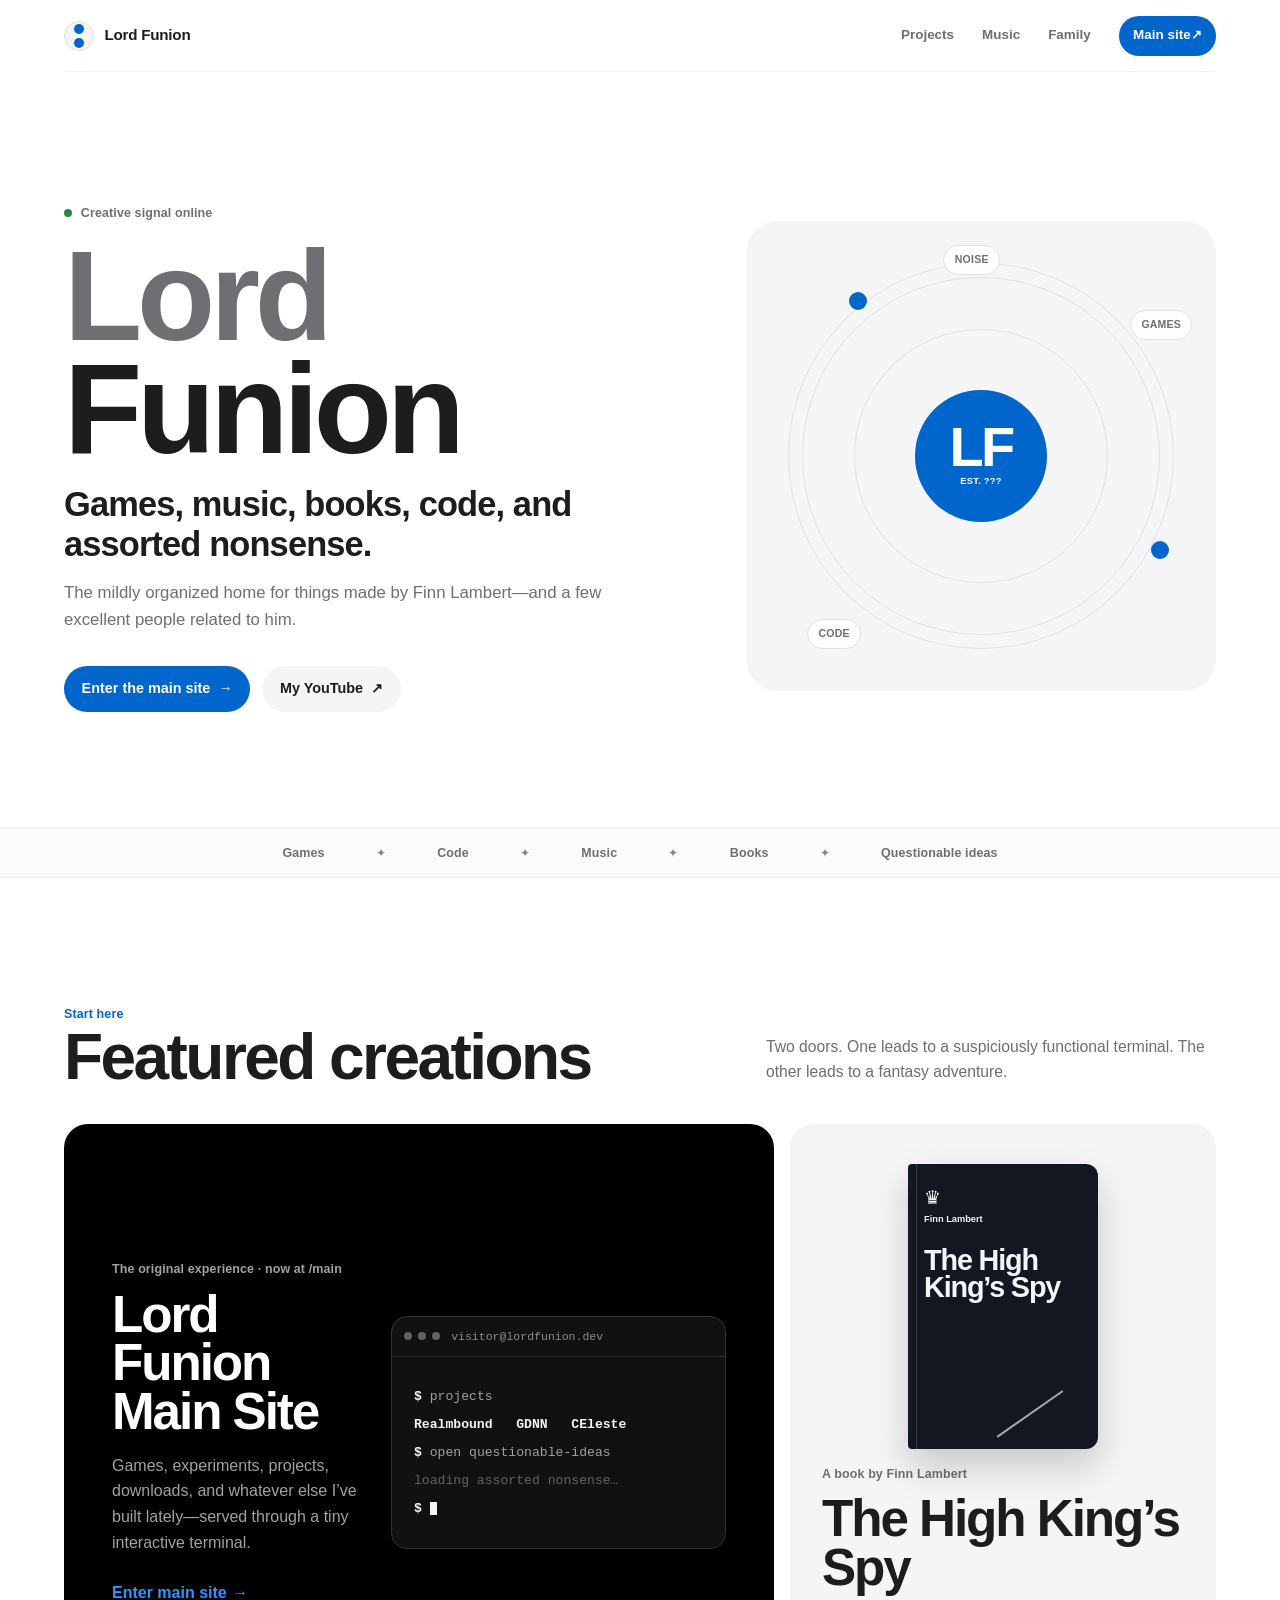
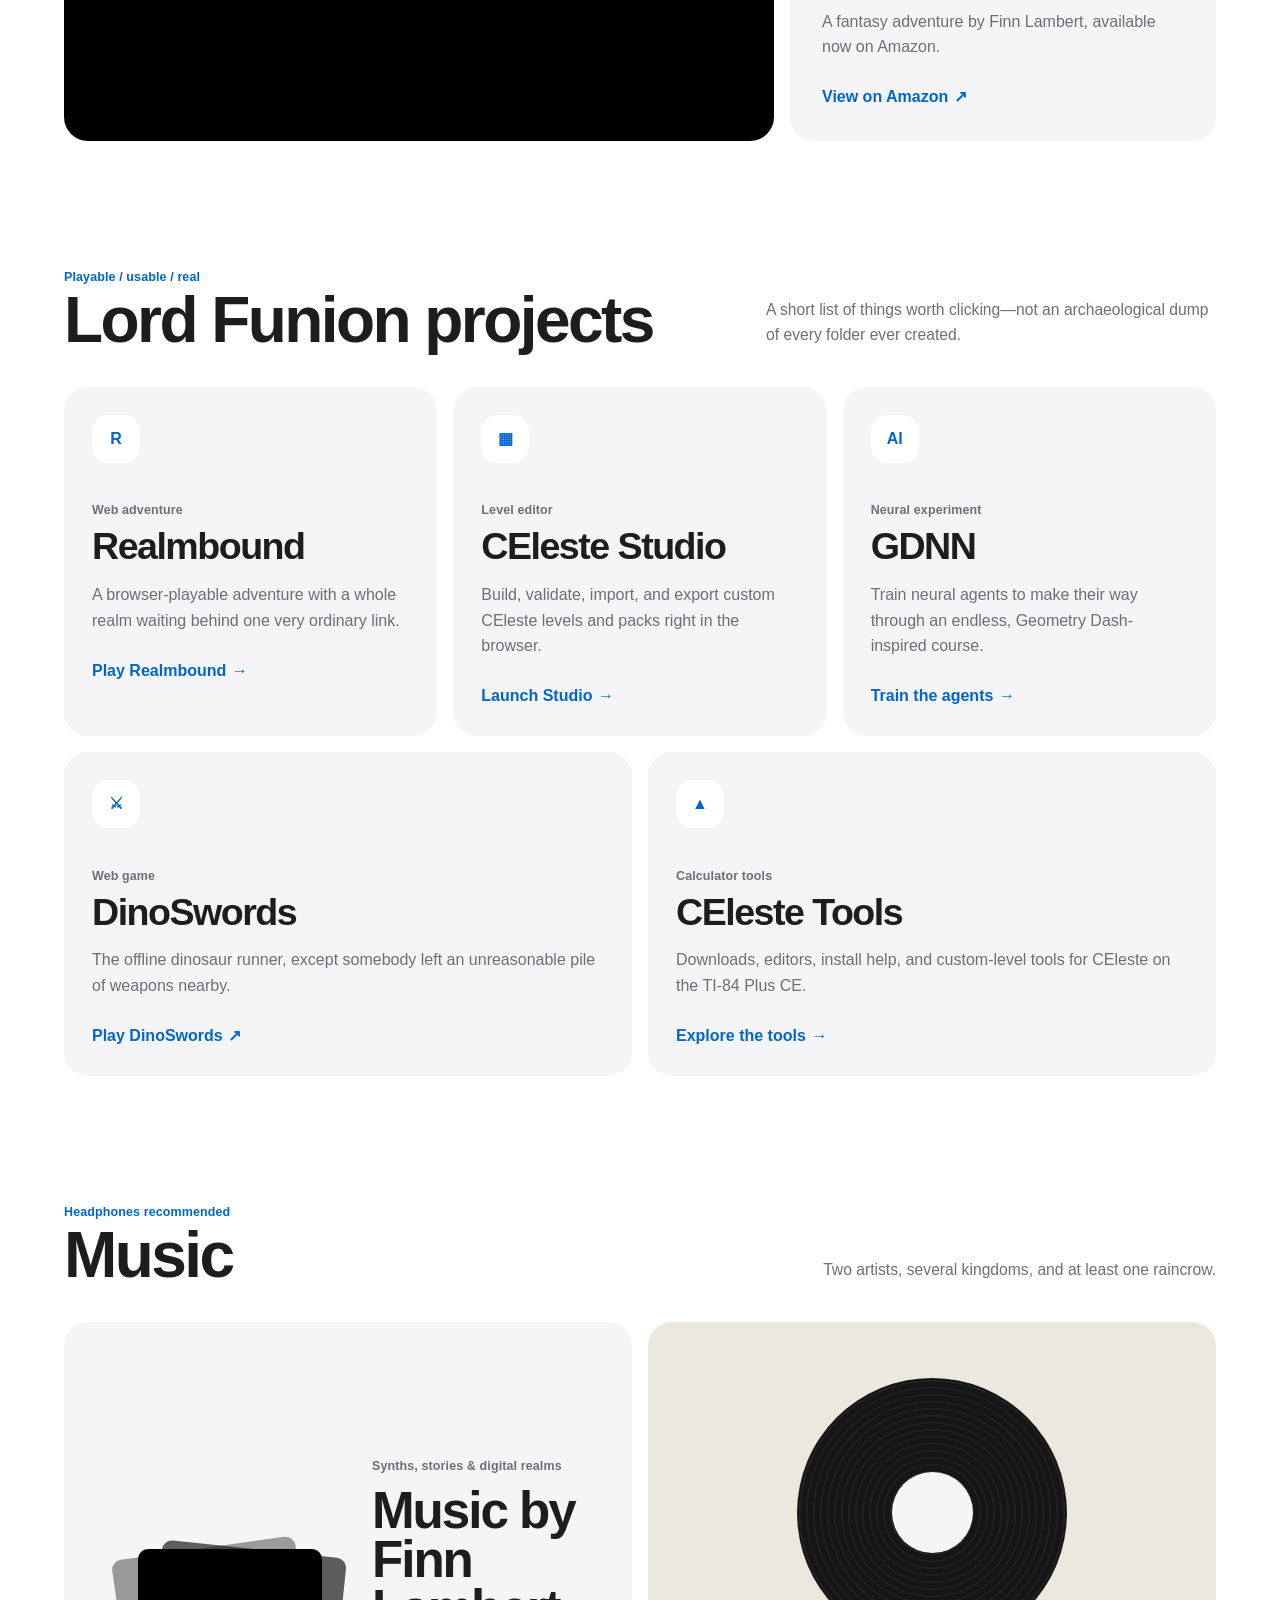
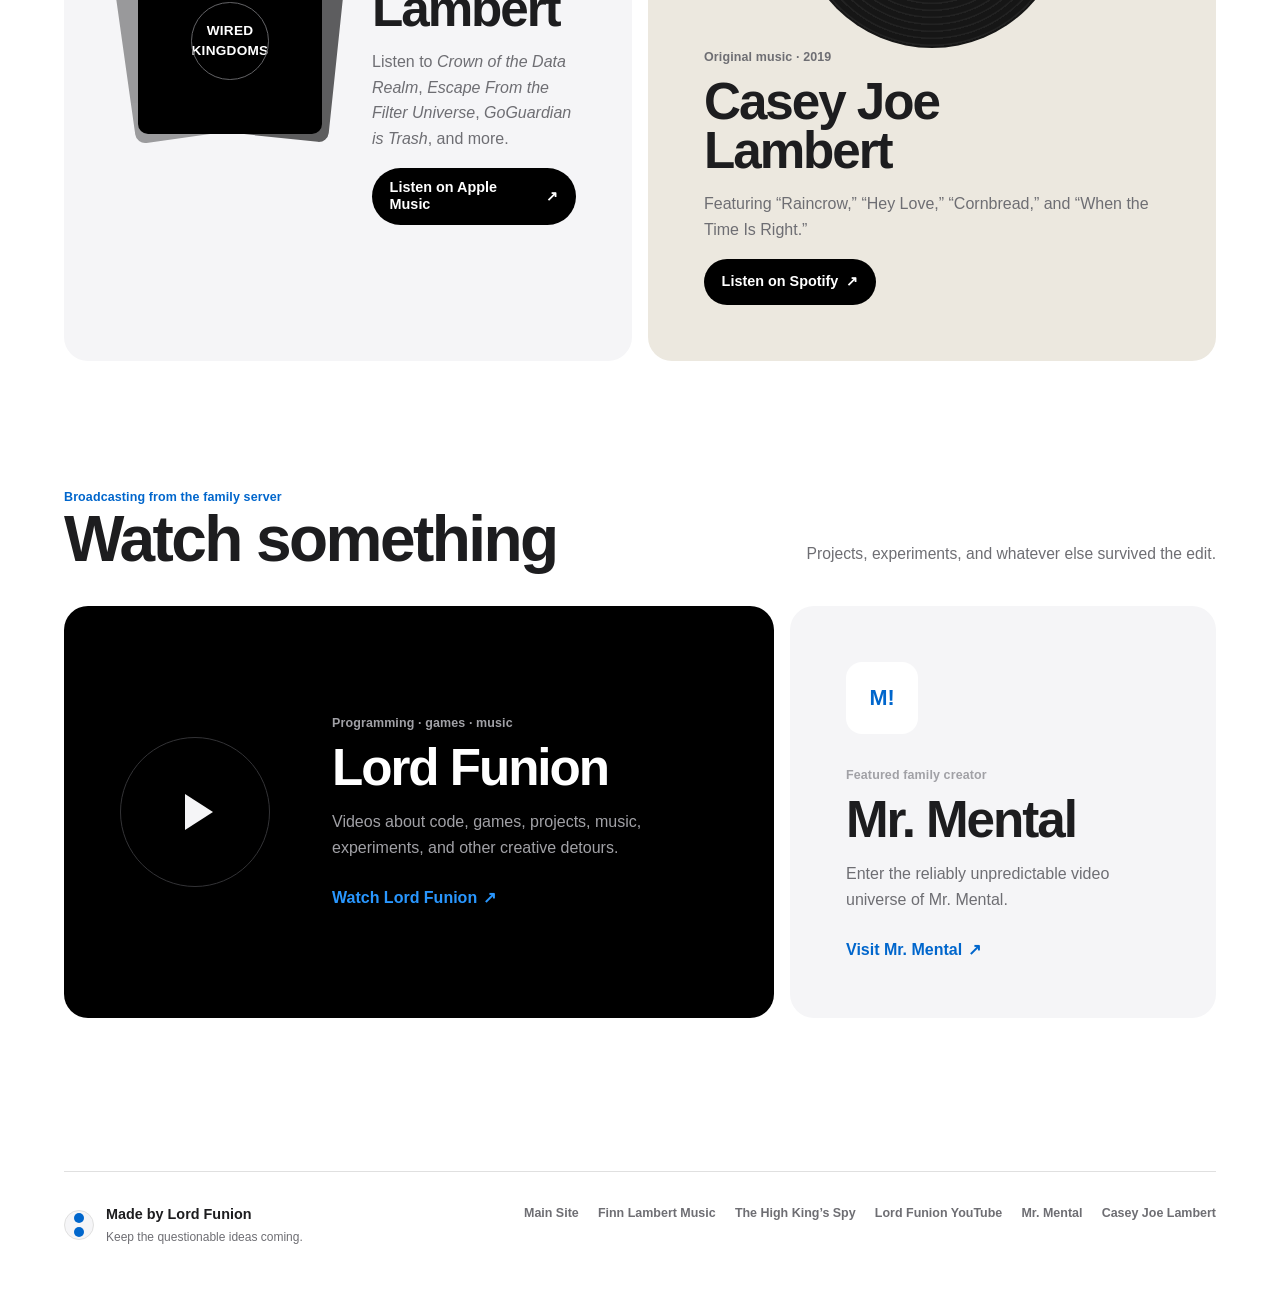
==== commit bbc543c2: "Update homepage theme metadata for new design" ====
--- a/index.html
+++ b/index.html
@@ -4,7 +4,7 @@
   <meta charset="utf-8">
   <meta name="viewport" content="width=device-width, initial-scale=1">
   <meta name="description" content="Lord Funion is the creative home of Finn Lambert: games, code, music, books, videos, and assorted family-made nonsense.">
-  <meta name="theme-color" content="#100d18">
+  <meta name="theme-color" content="#ffffff">
   <title>Lord Funion — Games, Music, Books &amp; Projects</title>
   <link rel="canonical" href="https://lordfunion.dev/">
   <meta property="og:type" content="website">
@@ -15,8 +15,8 @@
   <meta name="twitter:card" content="summary">
   <meta name="twitter:title" content="Lord Funion — Games, Music, Books &amp; Projects">
   <meta name="twitter:description" content="Games, music, books, code, and assorted nonsense by Finn Lambert and family.">
-  <link rel="icon" href="data:image/svg+xml,%3Csvg xmlns='http://www.w3.org/2000/svg' viewBox='0 0 64 64'%3E%3Crect rx='14' width='64' height='64' fill='%23100d18'/%3E%3Ccircle cx='32' cy='32' r='21' fill='none' stroke='%23d9ff57' stroke-width='7'/%3E%3Ccircle cx='32' cy='32' r='8' fill='%23ff974b'/%3E%3C/svg%3E">
-  <link rel="stylesheet" href="/hub.css?v=20260815">
+  <link rel="icon" href="data:image/svg+xml,%3Csvg xmlns='http://www.w3.org/2000/svg' viewBox='0 0 64 64'%3E%3Crect rx='14' width='64' height='64' fill='%23f5f5f7'/%3E%3Ccircle cx='32' cy='32' r='18' fill='%230066cc'/%3E%3C/svg%3E">
+  <link rel="stylesheet" href="/hub.css?v=20260822-apple">
 </head>
 <body>
   <a class="skip-link" href="#content">Skip to creations</a>
--- a/hub.css
+++ b/hub.css
@@ -1,31 +1,48 @@
 :root {
-  color-scheme: dark;
-  --ink: #16131b;
-  --night: #100d18;
-  --night-soft: #191522;
-  --paper: #f5eddb;
-  --paper-deep: #ded2b8;
-  --acid: #d9ff57;
-  --orange: #ff974b;
-  --violet: #a987ff;
-  --cyan: #84edf4;
-  --pink: #ff769d;
-  --green: #59e39a;
-  --white: #fffdf6;
-  --line: 2px solid var(--ink);
-  --shadow: 7px 7px 0 var(--ink);
-  --display: Impact, Haettenschweiler, "Arial Narrow Bold", sans-serif;
-  --sans: Inter, ui-sans-serif, system-ui, -apple-system, BlinkMacSystemFont, "Segoe UI", sans-serif;
-}
-
-* {
-  box-sizing: border-box;
-}
+  color-scheme: light;
+  --primary: #0066cc;
+  --primary-hover: #0071e3;
+  --text: #1d1d1f;
+  --text-secondary: #6e6e73;
+  --text-tertiary: #86868b;
+  --background: #ffffff;
+  --surface: #f5f5f7;
+  --surface-soft: #fbfbfd;
+  --surface-dark: #000000;
+  --surface-dark-soft: #1d1d1f;
+  --hairline: #e0e0e0;
+  --divider-soft: #f0f0f0;
+  --success: #248a3d;
+  --white: #ffffff;
+  --space-1: .25rem;
+  --space-2: .5rem;
+  --space-3: .75rem;
+  --space-4: 1rem;
+  --space-5: 1.5rem;
+  --space-6: 2rem;
+  --space-7: 3rem;
+  --space-8: 4rem;
+  --space-9: 6rem;
+  --space-10: 8rem;
+  --radius-sm: 10px;
+  --radius-md: 16px;
+  --radius-lg: 24px;
+  --radius-xl: 32px;
+  --radius-pill: 9999px;
+  --content-width: 1200px;
+  --reading-width: 760px;
+  --gutter: clamp(20px, 5vw, 64px);
+  --font: -apple-system, BlinkMacSystemFont, "SF Pro Display", "SF Pro Text", Inter, "Segoe UI", sans-serif;
+  --mono: ui-monospace, SFMono-Regular, Menlo, Monaco, Consolas, "Liberation Mono", monospace;
+  --ease: 180ms ease-out;
+}
+
+* { box-sizing: border-box; }
 
 html {
   overflow-x: clip;
   scroll-behavior: smooth;
-  scroll-padding-top: 6rem;
+  scroll-padding-top: 5rem;
 }
 
 body {
@@ -33,33 +50,23 @@
   min-height: 100vh;
   margin: 0;
   overflow-x: hidden;
-  color: var(--paper);
-  background:
-    radial-gradient(circle at 12% 2%, rgba(169, 135, 255, 0.17), transparent 28rem),
-    radial-gradient(circle at 86% 18%, rgba(217, 255, 87, 0.09), transparent 24rem),
-    var(--night);
-  font-family: var(--sans);
+  background: var(--background);
+  color: var(--text);
+  font-family: var(--font);
   font-size: 16px;
-  line-height: 1.6;
-}
-
-body::before {
-  position: fixed;
-  inset: 0;
-  z-index: -1;
-  opacity: 0.12;
-  background-image: repeating-linear-gradient(115deg, transparent 0 9px, rgba(255, 255, 255, 0.1) 9px 10px);
-  pointer-events: none;
-  content: "";
-}
-
-a {
-  color: inherit;
-}
-
-a:focus-visible {
-  outline: 3px solid var(--acid);
-  outline-offset: 4px;
+  font-weight: 400;
+  line-height: 1.5;
+  -webkit-font-smoothing: antialiased;
+  text-rendering: optimizeLegibility;
+}
+
+a { color: inherit; }
+
+a:focus-visible,
+button:focus-visible,
+input:focus-visible {
+  outline: 2px solid var(--primary);
+  outline-offset: 3px;
 }
 
 .skip-link {
@@ -67,52 +74,55 @@
   top: 12px;
   left: 12px;
   z-index: 100;
-  padding: 0.65rem 1rem;
-  transform: translateY(-150%);
-  border: 2px solid var(--ink);
-  background: var(--acid);
-  color: var(--ink);
-  font-weight: 900;
-}
-
-.skip-link:focus {
-  transform: translateY(0);
-}
+  padding: .7rem 1rem;
+  transform: translateY(-160%);
+  border-radius: var(--radius-pill);
+  background: var(--primary);
+  color: var(--white);
+  font-weight: 600;
+  text-decoration: none;
+  transition: transform var(--ease);
+}
+
+.skip-link:focus { transform: translateY(0); }
 
 .page-shell {
-  width: min(1240px, calc(100% - 48px));
+  width: min(var(--content-width), calc(100% - (2 * var(--gutter))));
   margin: 0 auto;
 }
 
 .site-header {
+  position: relative;
+  z-index: 20;
   display: flex;
-  min-height: 92px;
+  min-height: 72px;
   align-items: center;
   justify-content: space-between;
-  gap: 2rem;
-  border-bottom: 1px solid rgba(245, 237, 219, 0.18);
+  gap: var(--space-5);
+  border-bottom: 1px solid var(--divider-soft);
 }
 
 .brand {
   display: inline-flex;
   align-items: center;
-  gap: 0.75rem;
-  color: var(--white);
-  font-weight: 950;
-  letter-spacing: -0.035em;
+  gap: .65rem;
+  color: var(--text);
+  font-size: .95rem;
+  font-weight: 600;
+  letter-spacing: -.015em;
   text-decoration: none;
 }
 
 .brand-mark {
   position: relative;
   display: inline-grid;
-  width: 38px;
-  height: 38px;
+  width: 30px;
+  height: 30px;
   flex: 0 0 auto;
   place-items: center;
-  border: 6px solid var(--acid);
-  border-radius: 50%;
-  box-shadow: inset 0 0 0 3px var(--night);
+  border: 1px solid var(--hairline);
+  border-radius: 50%;
+  background: var(--surface);
 }
 
 .brand-mark::after,
@@ -121,84 +131,74 @@
   width: 10px;
   height: 10px;
   border-radius: 50%;
-  background: var(--orange);
+  background: var(--primary);
   content: "";
 }
 
 .site-nav {
   display: flex;
   align-items: center;
-  gap: clamp(0.8rem, 2.2vw, 2rem);
-  font-size: 0.88rem;
-  font-weight: 800;
+  gap: clamp(.8rem, 2.2vw, 1.75rem);
+  color: var(--text-secondary);
+  font-size: .84rem;
+  font-weight: 600;
 }
 
 .site-nav a {
   text-decoration: none;
-}
-
-.site-nav a:not(.nav-main):hover {
-  color: var(--acid);
-}
+  transition: color var(--ease), background var(--ease), transform var(--ease);
+}
+
+.site-nav a:hover { color: var(--primary); }
 
 .nav-main {
-  padding: 0.55rem 0.85rem;
-  border: 1px solid rgba(245, 237, 219, 0.38);
-  border-radius: 999px;
-  transition: border-color 160ms ease, background 160ms ease, color 160ms ease;
-}
-
-.nav-main:hover {
-  border-color: var(--acid);
-  background: var(--acid);
-  color: var(--ink);
-}
+  min-height: 40px;
+  display: inline-flex;
+  align-items: center;
+  padding: .55rem .9rem;
+  border-radius: var(--radius-pill);
+  background: var(--primary);
+  color: var(--white) !important;
+}
+
+.nav-main:hover { background: var(--primary-hover); }
+.nav-main:active { transform: scale(.97); }
 
 .hero {
   position: relative;
   display: grid;
-  min-height: 640px;
-  grid-template-columns: minmax(0, 1.12fr) minmax(360px, 0.88fr);
-  gap: clamp(2rem, 6vw, 6rem);
-  align-items: center;
-  padding: clamp(4.5rem, 9vw, 8rem) 0 clamp(5rem, 10vw, 8rem);
-}
-
-.hero-copy {
-  position: relative;
-  z-index: 2;
-}
+  min-height: 650px;
+  grid-template-columns: minmax(0, 1.08fr) minmax(330px, .92fr);
+  gap: clamp(2rem, 7vw, 7rem);
+  align-items: center;
+  padding: clamp(5rem, 10vw, 8rem) 0 clamp(5rem, 9vw, 7.5rem);
+}
+
+.hero-copy { position: relative; z-index: 2; }
 
 .signal,
 .eyebrow,
 .card-kicker,
 .project-type {
   margin: 0;
-  font-size: 0.75rem;
-  font-weight: 950;
-  letter-spacing: 0.16em;
+  font-size: .78rem;
+  font-weight: 600;
+  letter-spacing: .01em;
   line-height: 1.3;
-  text-transform: uppercase;
 }
 
 .signal {
   display: inline-flex;
   align-items: center;
-  gap: 0.55rem;
-  color: var(--acid);
+  gap: .55rem;
+  color: var(--text-secondary);
 }
 
 .signal span {
-  width: 9px;
-  height: 9px;
-  border-radius: 50%;
-  background: var(--acid);
-  box-shadow: 0 0 0 5px rgba(217, 255, 87, 0.12), 0 0 20px var(--acid);
-  animation: signal-pulse 2.4s ease-in-out infinite;
-}
-
-@keyframes signal-pulse {
-  50% { opacity: 0.52; transform: scale(0.78); }
+  width: 8px;
+  height: 8px;
+  border-radius: 50%;
+  background: var(--success);
 }
 
 .hero h1,
@@ -207,218 +207,181 @@
 .project-card h3,
 .music-card h3,
 .video-card h3 {
-  font-family: var(--display);
-  font-weight: 900;
-  text-transform: uppercase;
+  margin-top: 0;
+  font-family: var(--font);
+  font-weight: 700;
+  letter-spacing: -.04em;
 }
 
 .hero h1 {
   max-width: 780px;
-  margin: 1.05rem 0 1.25rem;
-  color: var(--white);
-  font-size: clamp(5.2rem, 12vw, 10.25rem);
-  letter-spacing: -0.07em;
-  line-height: 0.75;
+  margin: 1rem 0 1.25rem;
+  color: var(--text);
+  font-size: clamp(4.2rem, 10vw, 8.5rem);
+  line-height: .88;
   text-wrap: balance;
 }
 
 .hero h1 span {
   display: block;
-  margin-left: -0.02em;
-  color: transparent;
-  -webkit-text-stroke: 2px var(--paper);
-  text-shadow: 6px 6px 0 rgba(169, 135, 255, 0.38);
+  color: var(--text-secondary);
 }
 
 .hero-lede {
-  max-width: 720px;
+  max-width: 680px;
   margin: 0;
-  color: var(--acid);
-  font-size: clamp(1.25rem, 2.6vw, 2rem);
-  font-weight: 850;
-  letter-spacing: -0.03em;
-  line-height: 1.18;
+  color: var(--text);
+  font-size: clamp(1.35rem, 2.8vw, 2.15rem);
+  font-weight: 600;
+  letter-spacing: -.025em;
+  line-height: 1.15;
 }
 
 .hero-note {
-  max-width: 630px;
+  max-width: 620px;
   margin: 1rem 0 0;
-  color: rgba(245, 237, 219, 0.7);
-  font-size: 1rem;
+  color: var(--text-secondary);
+  font-size: 1.05rem;
+  line-height: 1.6;
 }
 
 .hero-actions {
   display: flex;
   flex-wrap: wrap;
-  gap: 0.8rem;
+  gap: .75rem;
   margin-top: 2rem;
 }
 
 .button {
   display: inline-flex;
-  min-height: 48px;
+  min-height: 46px;
   align-items: center;
   justify-content: center;
-  gap: 0.55rem;
-  padding: 0.72rem 1.05rem;
-  border: 2px solid;
+  gap: .5rem;
+  padding: .72rem 1.1rem;
+  border: 0;
+  border-radius: var(--radius-pill);
   color: inherit;
-  font-size: 0.88rem;
-  font-weight: 950;
+  font-size: .9rem;
+  font-weight: 600;
   line-height: 1.2;
   text-decoration: none;
-  text-transform: uppercase;
-  transition: transform 160ms ease, box-shadow 160ms ease, background 160ms ease;
-}
-
-.button:hover {
-  transform: translate(-2px, -2px);
-}
+  transition: transform var(--ease), background var(--ease), color var(--ease);
+}
+
+.button:hover { transform: translateY(-1px); }
+.button:active { transform: scale(.97); }
 
 .button-primary {
-  border-color: var(--acid);
-  background: var(--acid);
-  color: var(--ink);
-  box-shadow: 5px 5px 0 var(--violet);
-}
-
-.button-primary:hover {
-  box-shadow: 8px 8px 0 var(--violet);
-}
+  background: var(--primary);
+  color: var(--white);
+}
+
+.button-primary:hover { background: var(--primary-hover); }
 
 .button-ghost {
-  border-color: rgba(245, 237, 219, 0.45);
-  background: rgba(255, 255, 255, 0.02);
-}
-
-.button-ghost:hover {
-  border-color: var(--paper);
-  background: rgba(255, 255, 255, 0.08);
-}
+  background: var(--surface);
+  color: var(--text);
+}
+
+.button-ghost:hover { background: #ebebed; }
 
 .button-dark {
-  border-color: var(--ink);
-  background: var(--ink);
-  color: var(--paper);
-  box-shadow: 4px 4px 0 rgba(22, 19, 27, 0.27);
-}
-
-.button-dark:hover {
-  box-shadow: 7px 7px 0 rgba(22, 19, 27, 0.35);
-}
+  background: var(--surface-dark);
+  color: var(--white);
+}
+
+.button-dark:hover { background: #252525; }
 
 .hero-art {
   position: relative;
-  width: min(100%, 480px);
+  width: min(100%, 470px);
   aspect-ratio: 1;
   justify-self: end;
+  border-radius: var(--radius-xl);
+  background: var(--surface);
+  overflow: hidden;
 }
 
 .hero-art::before {
   position: absolute;
   inset: 12%;
-  border-radius: 50%;
-  background: rgba(169, 135, 255, 0.12);
-  filter: blur(24px);
+  border: 1px solid var(--hairline);
+  border-radius: 50%;
   content: "";
 }
 
 .orbit {
   position: absolute;
-  border: 2px solid;
-  border-radius: 50%;
-}
-
-.orbit-one {
-  inset: 3%;
-  border-color: rgba(245, 237, 219, 0.22);
-  border-style: dashed;
-  animation: spin 36s linear infinite;
-}
-
-.orbit-two {
-  inset: 17%;
-  border-width: 14px;
-  border-color: var(--orange);
-  box-shadow: 0 0 0 10px var(--night), 0 0 0 12px rgba(245, 237, 219, 0.4);
-}
-
-.orbit-three {
-  inset: 31%;
-  border-width: 18px;
-  border-color: var(--acid);
-  box-shadow: inset 0 0 0 10px var(--night);
-}
+  border: 1px solid var(--hairline);
+  border-radius: 50%;
+}
+
+.orbit-one { inset: 9%; }
+.orbit-two { inset: 23%; }
+.orbit-three { inset: 37%; }
 
 .hero-core {
   position: absolute;
-  inset: 40%;
+  inset: 36%;
   display: grid;
   place-content: center;
   border-radius: 50%;
-  background: var(--violet);
-  color: var(--ink);
+  background: var(--primary);
+  color: var(--white);
   text-align: center;
-  transform: rotate(-7deg);
-  box-shadow: 5px 5px 0 var(--ink);
 }
 
 .hero-core span {
-  font-family: var(--display);
-  font-size: clamp(2rem, 5vw, 3.6rem);
-  letter-spacing: -0.04em;
-  line-height: 0.85;
+  font-size: clamp(2rem, 5vw, 3.5rem);
+  font-weight: 700;
+  letter-spacing: -.05em;
+  line-height: .85;
 }
 
 .hero-core small {
-  font-size: 0.55rem;
-  font-weight: 950;
-  letter-spacing: 0.08em;
+  margin-top: .3rem;
+  font-size: .58rem;
+  font-weight: 600;
+  letter-spacing: .03em;
 }
 
 .orbit-dot {
   position: absolute;
   display: block;
-  width: 28px;
-  height: 28px;
-  border: 3px solid var(--ink);
-  border-radius: 50%;
-}
-
-.dot-one { top: 10%; left: 18%; background: var(--pink); }
-.dot-two { right: 3%; bottom: 27%; background: var(--cyan); }
+  width: 18px;
+  height: 18px;
+  border-radius: 50%;
+  background: var(--primary);
+}
+
+.dot-one { top: 15%; left: 22%; }
+.dot-two { right: 10%; bottom: 28%; }
 
 .orbit-label {
   position: absolute;
-  padding: 0.3rem 0.55rem;
-  border: 2px solid var(--ink);
-  background: var(--paper);
-  color: var(--ink);
-  font-size: 0.65rem;
-  font-weight: 950;
-  letter-spacing: 0.12em;
-  box-shadow: 3px 3px 0 var(--ink);
-}
-
-.label-games { top: 21%; right: 0; transform: rotate(8deg); }
-.label-code { bottom: 8%; left: 15%; transform: rotate(-8deg); }
-.label-noise { top: 2%; left: 45%; transform: rotate(4deg); }
-
-@keyframes spin {
-  to { transform: rotate(360deg); }
-}
+  padding: .38rem .65rem;
+  border: 1px solid var(--hairline);
+  border-radius: var(--radius-pill);
+  background: rgba(255,255,255,.9);
+  color: var(--text-secondary);
+  font-size: .66rem;
+  font-weight: 600;
+  letter-spacing: .02em;
+  backdrop-filter: blur(12px);
+}
+
+.label-games { top: 19%; right: 5%; }
+.label-code { bottom: 9%; left: 13%; }
+.label-noise { top: 5%; left: 42%; }
 
 .ticker {
-  position: relative;
-  z-index: 3;
-  width: calc(100% + 48px);
-  margin-left: -24px;
+  width: 100vw;
+  margin-left: calc(50% - 50vw);
   overflow: hidden;
-  border-block: 2px solid var(--ink);
-  background: var(--acid);
-  color: var(--ink);
-  transform: rotate(-1deg);
-  box-shadow: 0 7px 0 var(--ink);
+  border-block: 1px solid var(--divider-soft);
+  background: var(--surface-soft);
+  color: var(--text-secondary);
 }
 
 .ticker div {
@@ -426,55 +389,48 @@
   width: max-content;
   min-width: 100%;
   align-items: center;
-  justify-content: space-around;
-  gap: clamp(1.5rem, 4vw, 4rem);
-  padding: 0.8rem 2rem;
-  font-size: clamp(0.8rem, 1.3vw, 1rem);
-  font-weight: 950;
-  letter-spacing: 0.1em;
-  text-transform: uppercase;
-}
-
-.ticker b {
-  color: #7e54e7;
-}
-
-.section {
-  padding: clamp(5rem, 9vw, 8.5rem) 0 0;
-}
+  justify-content: center;
+  gap: clamp(1rem, 4vw, 3.5rem);
+  padding: .95rem var(--gutter);
+  font-size: .78rem;
+  font-weight: 600;
+  letter-spacing: .01em;
+}
+
+.ticker b { color: var(--text-tertiary); font-weight: 400; }
+
+.section { padding: clamp(5.5rem, 10vw, 9rem) 0 0; }
 
 .section-heading {
   display: flex;
   align-items: end;
   justify-content: space-between;
   gap: 2rem;
-  margin-bottom: 2rem;
+  margin-bottom: 2.25rem;
 }
 
 .section-heading h2 {
-  margin: 0.22rem 0 0;
-  color: var(--white);
-  font-size: clamp(2.9rem, 6vw, 5.6rem);
-  letter-spacing: -0.045em;
-  line-height: 0.92;
-  word-spacing: 0.07em;
+  margin: .28rem 0 0;
+  color: var(--text);
+  font-size: clamp(2.4rem, 5vw, 4.8rem);
+  line-height: .95;
+  text-wrap: balance;
 }
 
 .section-heading > p {
-  max-width: 470px;
-  margin: 0 0 0.35rem;
-  color: rgba(245, 237, 219, 0.67);
-  font-size: 0.95rem;
-}
-
-.eyebrow {
-  color: var(--acid);
-}
+  max-width: 450px;
+  margin: 0 0 .25rem;
+  color: var(--text-secondary);
+  font-size: .98rem;
+  line-height: 1.6;
+}
+
+.eyebrow { color: var(--primary); }
 
 .featured-grid {
   display: grid;
-  grid-template-columns: minmax(0, 1.3fr) minmax(330px, 0.7fr);
-  gap: 1.4rem;
+  grid-template-columns: minmax(0, 1.25fr) minmax(320px, .75fr);
+  gap: 1rem;
 }
 
 .feature-card,
@@ -483,756 +439,323 @@
 .video-card {
   position: relative;
   overflow: hidden;
-  border: var(--line);
-  color: var(--ink);
-  box-shadow: var(--shadow);
+  border: 0;
+  border-radius: var(--radius-lg);
 }
 
 .main-site-card {
   display: grid;
   min-height: 440px;
-  grid-template-columns: minmax(0, 0.85fr) minmax(300px, 1.15fr);
+  grid-template-columns: minmax(0, .85fr) minmax(280px, 1.15fr);
   gap: 2rem;
   align-items: center;
-  padding: clamp(1.7rem, 4vw, 3rem);
-  background:
-    linear-gradient(135deg, rgba(89, 227, 154, 0.12), transparent 48%),
-    #08261b;
-  color: var(--paper);
-}
-
-.main-site-card::after {
-  position: absolute;
-  top: -35px;
-  left: 34%;
-  width: 90px;
-  height: 180px;
-  border: 14px solid rgba(217, 255, 87, 0.08);
-  border-radius: 50%;
-  transform: rotate(44deg);
-  content: "";
-}
-
-.card-kicker {
-  color: inherit;
-  opacity: 0.68;
-}
+  padding: clamp(1.75rem, 4vw, 3rem);
+  background: var(--surface-dark);
+  color: var(--white);
+}
+
+.card-copy { position: relative; z-index: 2; }
+.card-kicker { color: var(--text-secondary); }
+.main-site-card .card-kicker,
+.video-card .card-kicker { color: #a1a1a6; }
 
 .feature-card h3,
 .music-card h3,
 .video-card h3 {
-  margin: 0.6rem 0 1rem;
-  font-size: clamp(2.4rem, 5vw, 4.5rem);
-  letter-spacing: -0.04em;
-  line-height: 0.9;
-  word-spacing: 0.07em;
+  margin: .65rem 0 1rem;
+  font-size: clamp(2rem, 4vw, 3.5rem);
+  line-height: .95;
 }
 
 .feature-card p,
 .music-card p,
-.video-card p {
-  max-width: 42rem;
-}
+.video-card p,
+.project-card > p {
+  line-height: 1.6;
+}
+
+.main-site-card .card-copy > p:not(.card-kicker),
+.video-card p { color: #a1a1a6; }
 
 .text-link,
-.project-card > a {
+.project-card a {
   display: inline-flex;
   align-items: center;
-  gap: 0.5rem;
-  margin-top: 0.6rem;
-  border-bottom: 2px solid currentColor;
-  font-size: 0.82rem;
-  font-weight: 950;
-  letter-spacing: 0.055em;
-  line-height: 1.8;
+  gap: .35rem;
+  margin-top: .6rem;
+  color: var(--primary);
+  font-weight: 600;
   text-decoration: none;
-  text-transform: uppercase;
-}
-
-.text-link span,
-.project-card > a span {
-  transition: transform 160ms ease;
-}
-
-.text-link:hover span,
-.project-card > a:hover span {
-  transform: translateX(4px);
-}
-
-.light-link {
-  color: var(--acid);
-}
+}
+
+.text-link:hover,
+.project-card a:hover { text-decoration: underline; text-underline-offset: 3px; }
+.light-link { color: #2997ff; }
 
 .terminal-preview {
-  position: relative;
-  z-index: 1;
   overflow: hidden;
-  border: 2px solid #2aa168;
-  border-radius: 7px;
-  background: #020704;
-  color: #6dff98;
-  box-shadow: 11px 11px 0 #020704, 11px 11px 0 2px #2aa168;
-  font-family: "Courier New", monospace;
-  transform: rotate(1.8deg);
+  border: 1px solid #333336;
+  border-radius: var(--radius-md);
+  background: #111113;
+  font-family: var(--mono);
+  font-size: .82rem;
 }
 
 .terminal-top {
   display: flex;
+  min-height: 40px;
   align-items: center;
   gap: 6px;
-  padding: 0.55rem 0.7rem;
-  border-bottom: 1px solid #174b34;
-  color: #55a673;
-  font-size: 0.67rem;
+  padding: 0 12px;
+  border-bottom: 1px solid #2c2c2e;
+  color: #8e8e93;
+  font-size: .72rem;
 }
 
 .terminal-top i {
   width: 8px;
   height: 8px;
   border-radius: 50%;
-  background: #2aa168;
-}
-
-.terminal-top i:nth-child(2) { background: var(--acid); }
-.terminal-top i:nth-child(3) { background: var(--orange); }
-.terminal-top span { margin-left: auto; }
-
-.terminal-lines {
-  min-height: 240px;
-  padding: 1.2rem;
-  font-size: clamp(0.74rem, 1.3vw, 0.9rem);
-  line-height: 1.45;
-}
-
-.terminal-lines p { margin: 0 0 0.7rem; }
-.terminal-lines b { color: var(--acid); }
-.terminal-bright { color: #c4ffca; }
-.terminal-dim { color: #377a50; }
-
-.cursor {
-  display: inline-block;
-  width: 0.65em;
-  height: 1.05em;
-  background: var(--acid);
-  vertical-align: -0.18em;
-  animation: blink 1.1s steps(2, start) infinite;
-}
-
+  background: #636366;
+}
+
+.terminal-top span { margin-left: .3rem; }
+.terminal-lines { padding: 1.35rem; color: #a1a1a6; }
+.terminal-lines p { margin: .45rem 0; }
+.terminal-lines b,
+.terminal-bright { color: #f5f5f7; font-weight: 600; }
+.terminal-dim { color: #636366; }
+.cursor { display: inline-block; width: .55em; height: 1em; vertical-align: -.18em; background: #f5f5f7; animation: blink 1.2s steps(1) infinite; }
 @keyframes blink { 50% { opacity: 0; } }
 
 .book-card {
   display: grid;
   min-height: 440px;
-  grid-template-rows: minmax(240px, 1fr) auto;
-  padding: 2rem;
-  background: var(--orange);
-}
-
-.book-card::before {
-  position: absolute;
-  inset: 0;
-  opacity: 0.28;
-  background: repeating-radial-gradient(circle at 80% 10%, transparent 0 17px, #7427cf 18px 20px);
-  content: "";
+  grid-template-rows: minmax(230px, 1fr) auto;
+  background: var(--surface);
+  color: var(--text);
 }
 
 .book-wrap {
-  z-index: 1;
-  display: grid;
-  align-items: center;
-  justify-items: center;
-  perspective: 900px;
+  display: grid;
+  place-items: center;
+  padding: 2.5rem 2rem 1rem;
 }
 
 .book-cover {
   position: relative;
-  display: grid;
-  width: 172px;
-  aspect-ratio: 0.68;
-  align-content: center;
-  padding: 1.25rem;
-  border: 3px solid var(--ink);
-  background:
-    linear-gradient(145deg, transparent 48%, rgba(217, 255, 87, 0.2) 49% 52%, transparent 53%),
-    #3b146b;
-  color: var(--paper);
-  box-shadow: -11px 8px 0 #1c0a33, -13px 10px 0 var(--ink);
-  text-align: center;
-  transform: rotateY(-10deg) rotateZ(-3deg);
-}
-
-.book-cover::after {
+  width: min(190px, 70%);
+  aspect-ratio: 2 / 3;
+  padding: 1.25rem 1rem;
+  border-radius: 4px 12px 12px 4px;
+  background: #131722;
+  color: #f5f5f7;
+  box-shadow: 0 18px 38px rgba(0,0,0,.18);
+}
+
+.book-cover::before {
   position: absolute;
-  top: -3px;
-  right: -9px;
-  width: 7px;
-  height: calc(100% + 6px);
-  border: 3px solid var(--ink);
-  border-left: 0;
-  background: #ede1c7;
+  inset: 0 auto 0 8px;
+  width: 1px;
+  background: rgba(255,255,255,.16);
   content: "";
 }
 
-.book-cover small {
-  position: absolute;
-  top: 1rem;
-  right: 0;
-  left: 0;
-  font-size: 0.62rem;
-  font-weight: 900;
-  letter-spacing: 0.12em;
-  text-transform: uppercase;
-}
-
-.book-cover strong {
-  font-family: Georgia, serif;
-  font-size: 1.7rem;
-  letter-spacing: -0.06em;
-  line-height: 0.92;
-  text-transform: uppercase;
-}
-
-.book-cover i {
-  position: absolute;
-  bottom: 1.25rem;
-  left: 50%;
-  width: 55px;
-  height: 2px;
-  background: var(--acid);
-  transform: translateX(-50%);
-}
-
-.book-crown {
-  margin-bottom: 0.8rem;
-  color: var(--acid);
-  font-size: 2.3rem;
-  line-height: 1;
-}
-
-.book-copy {
-  position: relative;
-  z-index: 1;
-}
-
-.book-copy h3 {
-  font-size: clamp(2rem, 3.6vw, 3.25rem);
-}
-
-.book-copy p:not(.card-kicker) {
-  margin-bottom: 0.25rem;
-}
+.book-cover small { display: block; font-size: .58rem; font-weight: 600; }
+.book-cover strong { display: block; margin-top: 1.25rem; font-size: clamp(1.25rem, 2.6vw, 1.8rem); font-weight: 700; letter-spacing: -.04em; line-height: .95; }
+.book-crown { color: #f5f5f7; font-size: 1.2rem; }
+.book-cover i { position: absolute; right: 15%; bottom: 12%; width: 42%; height: 2px; background: #f5f5f7; transform: rotate(-35deg); opacity: .65; }
+
+.book-copy { padding: 0 2rem 2rem; }
+.book-copy p:not(.card-kicker) { color: var(--text-secondary); }
 
 .project-grid {
   display: grid;
-  grid-template-columns: repeat(6, 1fr);
-  gap: 1.1rem;
+  grid-template-columns: repeat(12, minmax(0, 1fr));
+  gap: 1rem;
 }
 
 .project-card {
-  display: flex;
-  min-height: 330px;
-  grid-column: span 2;
-  flex-direction: column;
-  padding: 1.5rem;
-  background: var(--paper);
-  transition: transform 170ms ease, box-shadow 170ms ease;
-}
-
-.project-card:nth-child(4),
-.project-card:nth-child(5) {
-  grid-column: span 3;
+  grid-column: span 4;
   min-height: 300px;
-}
-
-.project-card:hover {
-  transform: translate(-3px, -3px) rotate(-0.35deg);
-  box-shadow: 11px 11px 0 var(--ink);
-}
-
-.project-card::before {
-  position: absolute;
-  top: 0;
-  right: 0;
-  width: 56px;
-  height: 56px;
-  border-bottom: 2px solid var(--ink);
-  border-left: 2px solid var(--ink);
-  background: var(--card-color, var(--acid));
-  content: "";
-}
-
-.project-realm { --card-color: var(--orange); }
-.project-studio { --card-color: var(--pink); }
-.project-gdnn { --card-color: var(--cyan); }
-.project-dino { --card-color: var(--acid); }
-.project-celeste { --card-color: var(--violet); }
+  padding: 1.75rem;
+  background: var(--surface);
+  color: var(--text);
+  transition: background var(--ease), transform var(--ease);
+}
+
+.project-card:hover { background: #eeeeef; transform: translateY(-2px); }
+.project-card:nth-child(4), .project-card:nth-child(5) { grid-column: span 6; }
 
 .project-icon {
   display: grid;
-  width: 68px;
-  height: 68px;
-  margin-bottom: 2rem;
+  width: 48px;
+  height: 48px;
   place-items: center;
-  border: 2px solid var(--ink);
-  border-radius: 50%;
-  background: var(--card-color);
-  font-family: var(--display);
-  font-size: 1.6rem;
-  transform: rotate(-5deg);
-  box-shadow: 4px 4px 0 var(--ink);
-}
-
-.project-type {
-  color: rgba(22, 19, 27, 0.57);
-}
-
-.project-card h3 {
-  margin: 0.3rem 0 0.7rem;
-  font-size: clamp(2rem, 3vw, 3rem);
-  letter-spacing: -0.04em;
-  line-height: 0.95;
-  word-spacing: 0.07em;
-}
-
-.project-card p:not(.project-type) {
-  margin: 0 0 1.2rem;
-}
-
-.project-card > a {
-  align-self: flex-start;
-  margin-top: auto;
-}
-
-.music-grid,
+  margin-bottom: 2.4rem;
+  border-radius: var(--radius-md);
+  background: var(--white);
+  color: var(--primary);
+  font-weight: 700;
+}
+
+.project-type { color: var(--text-secondary); }
+.project-card h3 { margin: .45rem 0 .75rem; font-size: clamp(1.6rem, 3vw, 2.35rem); line-height: 1; }
+.project-card > p:not(.project-type) { color: var(--text-secondary); }
+
+.music-grid {
+  display: grid;
+  grid-template-columns: repeat(2, minmax(0, 1fr));
+  gap: 1rem;
+}
+
+.music-card {
+  min-height: 520px;
+  padding: clamp(2rem, 5vw, 3.5rem);
+}
+
+.finn-card {
+  display: grid;
+  grid-template-columns: minmax(220px, .9fr) minmax(0, 1.1fr);
+  gap: 2rem;
+  align-items: center;
+  background: var(--surface);
+}
+
+.casey-card {
+  display: grid;
+  grid-template-rows: minmax(240px, 1fr) auto;
+  background: #ece8df;
+}
+
+.music-copy p:not(.card-kicker) { color: var(--text-secondary); }
+
+.album-stack { position: relative; width: min(260px, 100%); aspect-ratio: 1; margin: auto; }
+.album { position: absolute; inset: 8%; display: grid; place-items: center; border-radius: var(--radius-sm); background: #1d1d1f; color: var(--white); font-size: .85rem; font-weight: 700; letter-spacing: .02em; text-align: center; }
+.album-back { transform: rotate(-8deg) translate(-8%, -2%); opacity: .42; }
+.album-middle { transform: rotate(6deg) translate(8%, -1%); opacity: .7; }
+.album-front { background: #000; }
+.album-front i { position: absolute; width: 42%; height: 42%; border: 1px solid #636366; border-radius: 50%; }
+
+.record { display: grid; width: min(270px, 70%); aspect-ratio: 1; place-items: center; align-self: center; justify-self: center; border-radius: 50%; background: repeating-radial-gradient(circle, #161616 0 5px, #222 6px 7px); }
+.record span { width: 30%; aspect-ratio: 1; border-radius: 50%; background: #f5f5f7; }
+
 .video-grid {
   display: grid;
-  grid-template-columns: 1fr 1fr;
-  gap: 1.4rem;
-}
-
-.music-card {
-  display: grid;
-  min-height: 510px;
-  grid-template-columns: minmax(240px, 0.88fr) minmax(0, 1.12fr);
-  gap: 1.5rem;
-  align-items: center;
-  padding: clamp(1.5rem, 3vw, 2.5rem);
-}
-
-.finn-card {
-  background: var(--violet);
-}
-
-.casey-card {
-  background: #e9c976;
-}
-
-.music-card h3 {
-  font-size: clamp(2.5rem, 4.7vw, 4.4rem);
-}
-
-.music-copy {
-  position: relative;
-  z-index: 2;
-}
-
-.music-copy cite {
-  font-style: italic;
-  font-weight: 750;
-}
-
-.album-stack {
-  position: relative;
-  min-height: 310px;
-}
-
-.album {
-  position: absolute;
-  display: grid;
-  width: 190px;
+  grid-template-columns: minmax(0, 1.25fr) minmax(300px, .75fr);
+  gap: 1rem;
+}
+
+.video-card {
+  min-height: 340px;
+  padding: clamp(2rem, 5vw, 3.5rem);
+}
+
+.lord-video {
+  display: grid;
+  grid-template-columns: 180px minmax(0, 1fr);
+  gap: 2rem;
+  align-items: center;
+  background: var(--surface-dark);
+  color: var(--white);
+}
+
+.mental-video { background: var(--surface); color: var(--text); }
+.mental-video p { color: var(--text-secondary); }
+
+.play-mark {
+  display: grid;
+  width: 150px;
   aspect-ratio: 1;
-  align-content: end;
-  padding: 1rem;
-  border: 3px solid var(--ink);
-  color: var(--paper);
-  font-family: var(--display);
-  font-size: 1.55rem;
-  letter-spacing: -0.025em;
-  line-height: 0.85;
-  box-shadow: 6px 6px 0 var(--ink);
-}
-
-.album-back {
-  top: 0;
-  left: 0;
-  background: repeating-linear-gradient(45deg, #ed5f83 0 12px, #ffc353 12px 24px);
-  transform: rotate(-12deg);
-}
-
-.album-middle {
-  top: 45px;
-  right: 0;
-  background: radial-gradient(circle at 70% 25%, var(--acid) 0 8%, transparent 9%), #0b6470;
-  transform: rotate(9deg);
-}
-
-.album-front {
-  bottom: 0;
-  left: 10%;
-  background:
-    linear-gradient(135deg, transparent 45%, rgba(255, 255, 255, 0.18) 46% 48%, transparent 49%),
-    #29124e;
-  transform: rotate(-2deg);
-}
-
-.album-front i {
-  position: absolute;
-  top: 22px;
-  right: 22px;
-  width: 65px;
-  height: 65px;
-  border: 12px solid var(--acid);
-  border-radius: 50%;
-}
-
-.record {
-  position: relative;
-  width: min(100%, 280px);
-  aspect-ratio: 1;
-  border: 3px solid var(--ink);
-  border-radius: 50%;
-  background:
-    repeating-radial-gradient(circle, #17151a 0 6px, #363039 7px 9px),
-    #17151a;
-  box-shadow: 10px 10px 0 rgba(22, 19, 27, 0.25);
-}
-
-.record::before {
-  position: absolute;
-  inset: 29%;
-  display: grid;
   place-items: center;
-  border: 2px solid var(--ink);
-  border-radius: 50%;
-  background: var(--orange);
-  content: "CJ";
-  font-family: var(--display);
-  font-size: 2rem;
-}
-
-.record span {
-  position: absolute;
-  inset: 46%;
-  border-radius: 50%;
-  background: var(--paper);
-}
-
-.video-card {
-  display: grid;
-  min-height: 350px;
-  grid-template-columns: 150px 1fr;
-  gap: 1.7rem;
-  align-items: center;
-  padding: clamp(1.5rem, 4vw, 2.8rem);
-}
-
-.lord-video {
-  background: #c92f40;
-  color: var(--white);
-}
-
-.mental-video {
-  background: var(--cyan);
-}
-
-.video-card h3 {
-  font-size: clamp(2.8rem, 5vw, 4.8rem);
-}
-
-.play-mark,
-.mental-mark {
-  display: grid;
-  width: 130px;
-  height: 130px;
-  place-items: center;
-  border: 3px solid var(--ink);
-  border-radius: 50%;
-  background: var(--paper);
-  box-shadow: 7px 7px 0 var(--ink);
-  transform: rotate(-5deg);
+  border: 1px solid #333336;
+  border-radius: 50%;
 }
 
 .play-mark span {
   width: 0;
   height: 0;
-  margin-left: 11px;
-  border-top: 25px solid transparent;
-  border-bottom: 25px solid transparent;
-  border-left: 38px solid var(--ink);
+  margin-left: 8px;
+  border-top: 18px solid transparent;
+  border-bottom: 18px solid transparent;
+  border-left: 28px solid #f5f5f7;
 }
 
 .mental-mark {
-  border-radius: 32% 68% 65% 35% / 38% 34% 66% 62%;
-  background: var(--pink);
-  font-family: var(--display);
-  font-size: 3.5rem;
-  transform: rotate(6deg);
+  display: grid;
+  width: 72px;
+  height: 72px;
+  place-items: center;
+  margin-bottom: 2rem;
+  border-radius: var(--radius-md);
+  background: var(--white);
+  color: var(--primary);
+  font-size: 1.35rem;
+  font-weight: 700;
 }
 
 .site-footer {
   display: grid;
-  grid-template-columns: 0.75fr 1.25fr;
-  gap: 3rem;
+  grid-template-columns: auto minmax(0, 1fr);
+  gap: 2rem;
   align-items: start;
-  margin-top: clamp(6rem, 12vw, 11rem);
-  padding: 3rem 0 4rem;
-  border-top: 1px solid rgba(245, 237, 219, 0.18);
-}
-
-.footer-brand {
-  display: flex;
-  align-items: center;
-  gap: 1rem;
-}
-
-.footer-brand strong,
-.footer-brand small {
-  display: block;
-}
-
-.footer-brand strong {
-  color: var(--white);
-  font-size: 1.05rem;
-}
-
-.footer-brand small {
-  color: rgba(245, 237, 219, 0.55);
-}
-
-.site-footer nav {
-  display: grid;
-  grid-template-columns: repeat(3, minmax(0, 1fr));
-  gap: 0.65rem 1.2rem;
-}
-
-.site-footer nav a {
-  color: rgba(245, 237, 219, 0.72);
-  font-size: 0.84rem;
-  font-weight: 750;
-  text-decoration-thickness: 1px;
-  text-underline-offset: 4px;
-}
-
-.site-footer nav a:hover {
-  color: var(--acid);
-}
-
-@media (max-width: 1080px) {
-  .hero {
-    grid-template-columns: minmax(0, 1.15fr) minmax(300px, 0.85fr);
-  }
-
-  .featured-grid,
-  .music-grid {
-    grid-template-columns: 1fr;
-  }
-
-  .book-card {
-    min-height: 390px;
-    grid-template-columns: minmax(230px, 0.7fr) 1.3fr;
-    grid-template-rows: 1fr;
-    align-items: center;
-  }
-
-  .project-card {
-    grid-column: span 3;
-  }
-
-  .project-card:last-child {
-    grid-column: span 6;
-  }
-
-  .video-grid {
-    grid-template-columns: 1fr;
-  }
-}
-
-@media (max-width: 800px) {
-  .page-shell {
-    width: min(100% - 28px, 1240px);
-  }
-
-  .site-header {
-    min-height: 80px;
-  }
-
-  .site-nav a:not(.nav-main) {
-    display: none;
-  }
-
-  .hero {
-    min-height: 0;
-    grid-template-columns: 1fr;
-    gap: 3.5rem;
-    padding: 4.5rem 0 5.5rem;
-  }
-
-  .hero-art {
-    width: min(90%, 430px);
-    justify-self: center;
-  }
-
-  .ticker {
-    width: calc(100% + 28px);
-    margin-left: -14px;
-  }
-
-  .section-heading {
-    display: block;
-  }
-
-  .section-heading > p {
-    margin-top: 1rem;
-  }
-
-  .main-site-card {
-    grid-template-columns: 1fr;
-  }
-
-  .book-card {
-    grid-template-columns: 1fr;
-    grid-template-rows: minmax(250px, 1fr) auto;
-  }
-
+  margin-top: clamp(6rem, 12vw, 10rem);
+  padding: 2rem 0 3rem;
+  border-top: 1px solid var(--hairline);
+  color: var(--text-secondary);
+}
+
+.footer-brand { display: flex; align-items: center; gap: .75rem; color: var(--text); }
+.footer-brand strong { display: block; font-size: .9rem; font-weight: 600; }
+.footer-brand small { display: block; margin-top: .15rem; color: var(--text-secondary); font-size: .75rem; }
+
+.site-footer nav { display: flex; flex-wrap: wrap; justify-content: flex-end; gap: .7rem 1.2rem; font-size: .78rem; font-weight: 600; }
+.site-footer nav a { color: var(--text-secondary); text-decoration: none; }
+.site-footer nav a:hover { color: var(--primary); }
+
+@media (max-width: 980px) {
+  .hero { grid-template-columns: 1fr; min-height: auto; }
+  .hero-art { width: min(440px, 85vw); justify-self: center; }
+  .featured-grid, .video-grid { grid-template-columns: 1fr; }
+  .project-card { grid-column: span 6; }
+  .project-card:nth-child(5) { grid-column: span 12; }
+  .music-grid { grid-template-columns: 1fr; }
+}
+
+@media (max-width: 760px) {
+  .page-shell { width: min(var(--content-width), calc(100% - 40px)); }
+  .site-header { min-height: 64px; }
+  .site-nav a:not(.nav-main) { display: none; }
+  .hero { padding-top: 4rem; }
+  .hero h1 { font-size: clamp(4rem, 20vw, 6.4rem); }
+  .hero-art { width: min(360px, 90vw); }
+  .section-heading { display: block; }
+  .section-heading > p { margin-top: 1rem; }
+  .main-site-card, .finn-card, .lord-video { grid-template-columns: 1fr; }
+  .project-grid { grid-template-columns: 1fr; }
   .project-card,
   .project-card:nth-child(4),
-  .project-card:nth-child(5),
-  .project-card:last-child {
-    min-height: 300px;
-    grid-column: span 6;
-  }
-
-  .music-card {
-    grid-template-columns: minmax(210px, 0.7fr) minmax(0, 1.3fr);
-  }
-
-  .site-footer {
-    grid-template-columns: 1fr;
-  }
-}
-
-@media (max-width: 590px) {
-  .brand > span:last-child {
-    font-size: 0.92rem;
-  }
-
-  .nav-main {
-    padding: 0.45rem 0.7rem;
-    font-size: 0.78rem;
-  }
-
-  .hero h1 {
-    font-size: clamp(4.4rem, 25vw, 7rem);
-  }
-
-  .hero h1 span {
-    -webkit-text-stroke-width: 1px;
-  }
-
-  .hero-actions {
-    display: grid;
-  }
-
-  .button {
-    width: 100%;
-  }
-
-  .hero-art {
-    width: 100%;
-  }
-
-  .ticker div {
-    justify-content: start;
-    gap: 1rem;
-    padding-inline: 1rem;
-    white-space: nowrap;
-  }
-
-  .ticker span:nth-of-type(4),
-  .ticker span:nth-of-type(5),
-  .ticker b:nth-of-type(4) {
-    display: none;
-  }
-
-  .feature-card,
-  .project-card,
-  .music-card,
-  .video-card {
-    box-shadow: 5px 5px 0 var(--ink);
-  }
-
-  .main-site-card,
-  .book-card,
-  .music-card,
-  .video-card {
-    padding: 1.3rem;
-  }
-
-  .terminal-preview {
-    box-shadow: 6px 6px 0 #020704, 6px 6px 0 2px #2aa168;
-  }
-
-  .book-cover {
-    width: 150px;
-  }
-
-  .music-card {
-    min-height: 0;
-    grid-template-columns: 1fr;
-  }
-
-  .album-stack {
-    width: 260px;
-    min-height: 280px;
-    max-width: 100%;
-    margin-inline: auto;
-  }
-
-  .album {
-    width: 160px;
-  }
-
-  .record {
-    width: min(76vw, 250px);
-    margin-inline: auto;
-  }
-
-  .video-card {
-    grid-template-columns: 1fr;
-  }
-
-  .play-mark,
-  .mental-mark {
-    width: 100px;
-    height: 100px;
-  }
-
-  .site-footer nav {
-    grid-template-columns: 1fr 1fr;
-  }
+  .project-card:nth-child(5) { grid-column: auto; }
+  .music-card { min-height: auto; }
+  .lord-video .play-mark { width: 96px; }
+  .site-footer { grid-template-columns: 1fr; }
+  .site-footer nav { justify-content: flex-start; }
+}
+
+@media (max-width: 480px) {
+  .page-shell { width: calc(100% - 32px); }
+  .brand span:last-child { display: none; }
+  .nav-main { min-height: 38px; padding-inline: .8rem; }
+  .hero { padding: 3.5rem 0 4.5rem; }
+  .hero-note { font-size: .96rem; }
+  .hero-actions { align-items: stretch; }
+  .button { width: 100%; }
+  .hero-art { border-radius: var(--radius-lg); }
+  .ticker div { justify-content: flex-start; overflow: hidden; }
+  .main-site-card, .book-card, .video-card, .music-card, .project-card { border-radius: var(--radius-md); }
 }
 
 @media (prefers-reduced-motion: reduce) {
-  html {
-    scroll-behavior: auto;
-  }
-
-  *,
-  *::before,
-  *::after {
-    scroll-behavior: auto !important;
-    animation-duration: 0.01ms !important;
-    animation-iteration-count: 1 !important;
-    transition-duration: 0.01ms !important;
-  }
-}
+  html { scroll-behavior: auto; }
+  *, *::before, *::after { animation-duration: .01ms !important; animation-iteration-count: 1 !important; transition-duration: .01ms !important; }
+}
